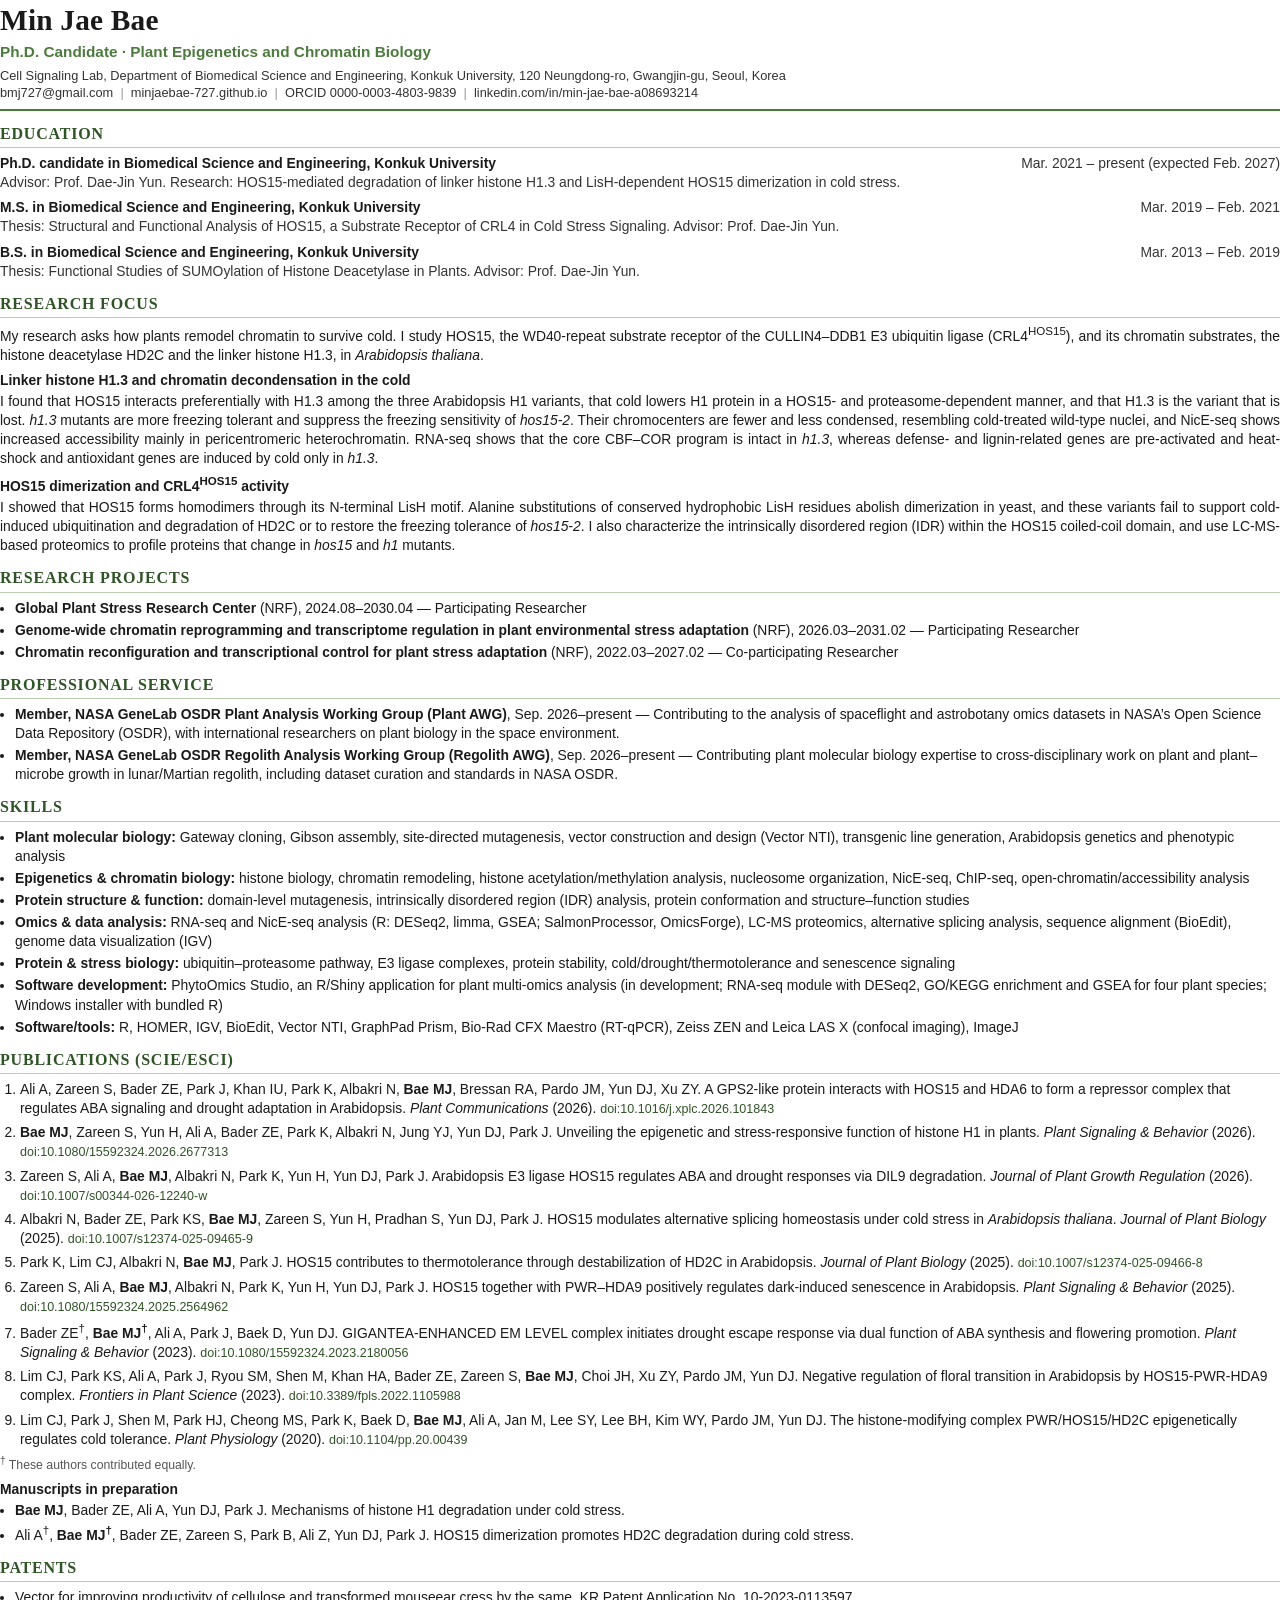
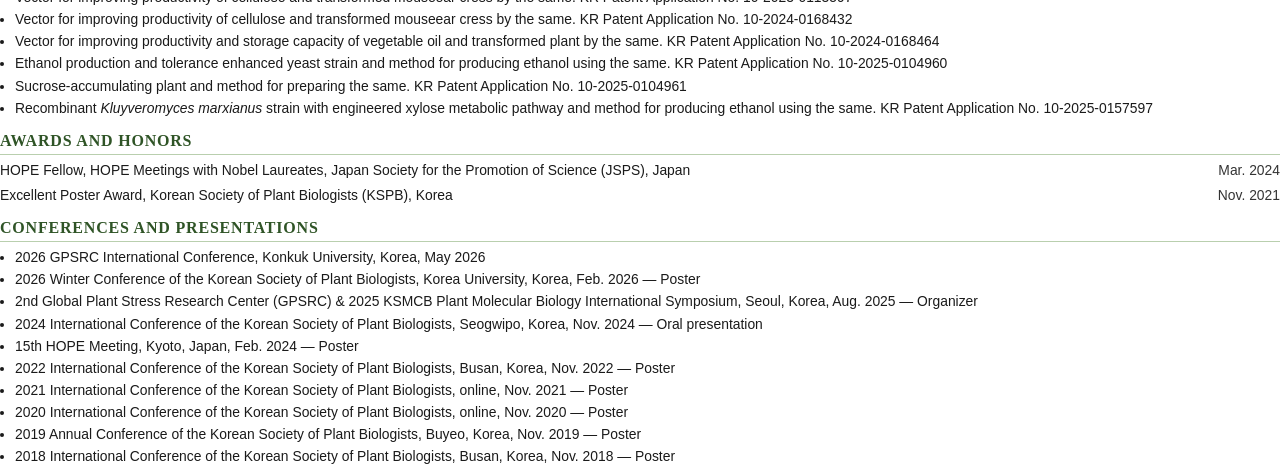
==== files/cv.html @ 5c282f26 "Add Software page for PhytoOmics Studio Own nav tab with modules (available/planned), species, scree" ====
<!DOCTYPE html>
<html lang="en">
<head>
<meta charset="UTF-8">
<title>Min Jae Bae — Curriculum Vitae</title>
<!-- Source of files/cv.pdf. Rebuild with headless Edge:
     msedge --headless=new --no-pdf-header-footer --print-to-pdf=cv.pdf file:///.../files/cv.html -->
<style>
  @page { size: A4; margin: 15mm 16mm 15mm 16mm; }
  * { box-sizing: border-box; margin: 0; padding: 0; }
  body { font-family: Calibri, "Segoe UI", Arial, sans-serif; font-size: 10.4pt; line-height: 1.38; color: #1a1a1a; }
  a { color: inherit; text-decoration: none; }
  header { border-bottom: 2px solid #4d7a3e; padding-bottom: 7px; margin-bottom: 4px; }
  h1 { font-family: Georgia, "Times New Roman", serif; font-size: 22pt; font-weight: 700; letter-spacing: 0.2px; }
  .role { font-size: 11.5pt; color: #4d7a3e; font-weight: 600; margin: 1px 0 4px; }
  .contact { font-size: 9.6pt; color: #333; }
  .contact span + span::before { content: "  |  "; color: #999; white-space: pre; }
  h2 { font-family: Georgia, "Times New Roman", serif; font-size: 12pt; color: #2f5426; text-transform: uppercase; letter-spacing: 0.8px;
       border-bottom: 1px solid #b9cfae; padding-bottom: 2px; margin: 12px 0 6px; break-after: avoid; }
  h3 { font-size: 10.4pt; font-weight: 700; margin: 6px 0 2px; break-after: avoid; }
  p { margin-bottom: 5px; text-align: justify; }
  .entry { display: grid; grid-template-columns: 1fr auto; column-gap: 12px; margin-bottom: 6px; break-inside: avoid; }
  .entry .what { font-weight: 700; }
  .entry .when { white-space: nowrap; color: #333; }
  .entry .detail { grid-column: 1 / -1; color: #333; }
  ul { padding-left: 15px; }
  li { margin-bottom: 3px; break-inside: avoid; }
  ol.pubs { padding-left: 20px; }
  ol.pubs li { margin-bottom: 5px; }
  .doi { color: #2f5426; font-size: 9.4pt; white-space: nowrap; }
  .note { font-size: 9.2pt; color: #555; margin-top: 2px; }
  .skills li b { font-weight: 700; }
  .muted { color: #555; }
</style>
</head>
<body>

<header>
  <h1>Min Jae Bae</h1>
  <div class="role">Ph.D. Candidate &middot; Plant Epigenetics and Chromatin Biology</div>
  <div class="contact">Cell Signaling Lab, Department of Biomedical Science and Engineering, Konkuk University, 120 Neungdong-ro, Gwangjin-gu, Seoul, Korea</div>
  <div class="contact">
    <span>bmj727@gmail.com</span><span>minjaebae-727.github.io</span><span>ORCID 0000-0003-4803-9839</span><span>linkedin.com/in/min-jae-bae-a08693214</span>
  </div>
</header>

<h2>Education</h2>
<div class="entry">
  <div class="what">Ph.D. candidate in Biomedical Science and Engineering, Konkuk University</div>
  <div class="when">Mar. 2021 &ndash; present (expected Feb. 2027)</div>
  <div class="detail">Advisor: Prof. Dae-Jin Yun. Research: HOS15-mediated degradation of linker histone H1.3 and LisH-dependent HOS15 dimerization in cold stress.</div>
</div>
<div class="entry">
  <div class="what">M.S. in Biomedical Science and Engineering, Konkuk University</div>
  <div class="when">Mar. 2019 &ndash; Feb. 2021</div>
  <div class="detail">Thesis: Structural and Functional Analysis of HOS15, a Substrate Receptor of CRL4 in Cold Stress Signaling. Advisor: Prof. Dae-Jin Yun.</div>
</div>
<div class="entry">
  <div class="what">B.S. in Biomedical Science and Engineering, Konkuk University</div>
  <div class="when">Mar. 2013 &ndash; Feb. 2019</div>
  <div class="detail">Thesis: Functional Studies of SUMOylation of Histone Deacetylase in Plants. Advisor: Prof. Dae-Jin Yun.</div>
</div>

<h2>Research Focus</h2>
<p>My research asks how plants remodel chromatin to survive cold. I study HOS15, the WD40-repeat substrate receptor of the CULLIN4&ndash;DDB1 E3 ubiquitin ligase (CRL4<sup>HOS15</sup>), and its chromatin substrates, the histone deacetylase HD2C and the linker histone H1.3, in <i>Arabidopsis thaliana</i>.</p>
<h3>Linker histone H1.3 and chromatin decondensation in the cold</h3>
<p>I found that HOS15 interacts preferentially with H1.3 among the three Arabidopsis H1 variants, that cold lowers H1 protein in a HOS15- and proteasome-dependent manner, and that H1.3 is the variant that is lost. <i>h1.3</i> mutants are more freezing tolerant and suppress the freezing sensitivity of <i>hos15-2</i>. Their chromocenters are fewer and less condensed, resembling cold-treated wild-type nuclei, and NicE-seq shows increased accessibility mainly in pericentromeric heterochromatin. RNA-seq shows that the core CBF&ndash;COR program is intact in <i>h1.3</i>, whereas defense- and lignin-related genes are pre-activated and heat-shock and antioxidant genes are induced by cold only in <i>h1.3</i>.</p>
<h3>HOS15 dimerization and CRL4<sup>HOS15</sup> activity</h3>
<p>I showed that HOS15 forms homodimers through its N-terminal LisH motif. Alanine substitutions of conserved hydrophobic LisH residues abolish dimerization in yeast, and these variants fail to support cold-induced ubiquitination and degradation of HD2C or to restore the freezing tolerance of <i>hos15-2</i>. I also characterize the intrinsically disordered region (IDR) within the HOS15 coiled-coil domain, and use LC-MS-based proteomics to profile proteins that change in <i>hos15</i> and <i>h1</i> mutants.</p>

<h2>Research Projects</h2>
<ul>
  <li><b>Global Plant Stress Research Center</b> (NRF), 2024.08&ndash;2030.04 &mdash; Participating Researcher</li>
  <li><b>Genome-wide chromatin reprogramming and transcriptome regulation in plant environmental stress adaptation</b> (NRF), 2026.03&ndash;2031.02 &mdash; Participating Researcher</li>
  <li><b>Chromatin reconfiguration and transcriptional control for plant stress adaptation</b> (NRF), 2022.03&ndash;2027.02 &mdash; Co-participating Researcher</li>
</ul>

<h2>Professional Service</h2>
<ul>
  <li><b>Member, NASA GeneLab OSDR Plant Analysis Working Group (Plant AWG)</b>, Sep. 2026&ndash;present &mdash; Contributing to the analysis of spaceflight and astrobotany omics datasets in NASA&rsquo;s Open Science Data Repository (OSDR), with international researchers on plant biology in the space environment.</li>
  <li><b>Member, NASA GeneLab OSDR Regolith Analysis Working Group (Regolith AWG)</b>, Sep. 2026&ndash;present &mdash; Contributing plant molecular biology expertise to cross-disciplinary work on plant and plant&ndash;microbe growth in lunar/Martian regolith, including dataset curation and standards in NASA OSDR.</li>
</ul>

<h2>Skills</h2>
<ul class="skills">
  <li><b>Plant molecular biology:</b> Gateway cloning, Gibson assembly, site-directed mutagenesis, vector construction and design (Vector NTI), transgenic line generation, Arabidopsis genetics and phenotypic analysis</li>
  <li><b>Epigenetics &amp; chromatin biology:</b> histone biology, chromatin remodeling, histone acetylation/methylation analysis, nucleosome organization, NicE-seq, ChIP-seq, open-chromatin/accessibility analysis</li>
  <li><b>Protein structure &amp; function:</b> domain-level mutagenesis, intrinsically disordered region (IDR) analysis, protein conformation and structure&ndash;function studies</li>
  <li><b>Omics &amp; data analysis:</b> RNA-seq and NicE-seq analysis (R: DESeq2, limma, GSEA; SalmonProcessor, OmicsForge), LC-MS proteomics, alternative splicing analysis, sequence alignment (BioEdit), genome data visualization (IGV)</li>
  <li><b>Protein &amp; stress biology:</b> ubiquitin&ndash;proteasome pathway, E3 ligase complexes, protein stability, cold/drought/thermotolerance and senescence signaling</li>
  <li><b>Software development:</b> PhytoOmics Studio, an R/Shiny application for plant multi-omics analysis (in development; RNA-seq module with DESeq2, GO/KEGG enrichment and GSEA for four plant species; Windows installer with bundled R)</li>
  <li><b>Software/tools:</b> R, HOMER, IGV, BioEdit, Vector NTI, GraphPad Prism, Bio-Rad CFX Maestro (RT-qPCR), Zeiss ZEN and Leica LAS X (confocal imaging), ImageJ</li>
</ul>

<h2>Publications (SCIE/ESCI)</h2>
<ol class="pubs">
  <li>Ali A, Zareen S, Bader ZE, Park J, Khan IU, Park K, Albakri N, <b>Bae MJ</b>, Bressan RA, Pardo JM, Yun DJ, Xu ZY. A GPS2-like protein interacts with HOS15 and HDA6 to form a repressor complex that regulates ABA signaling and drought adaptation in Arabidopsis. <i>Plant Communications</i> (2026). <span class="doi">doi:10.1016/j.xplc.2026.101843</span></li>
  <li><b>Bae MJ</b>, Zareen S, Yun H, Ali A, Bader ZE, Park K, Albakri N, Jung YJ, Yun DJ, Park J. Unveiling the epigenetic and stress-responsive function of histone H1 in plants. <i>Plant Signaling &amp; Behavior</i> (2026). <span class="doi">doi:10.1080/15592324.2026.2677313</span></li>
  <li>Zareen S, Ali A, <b>Bae MJ</b>, Albakri N, Park K, Yun H, Yun DJ, Park J. Arabidopsis E3 ligase HOS15 regulates ABA and drought responses via DIL9 degradation. <i>Journal of Plant Growth Regulation</i> (2026). <span class="doi">doi:10.1007/s00344-026-12240-w</span></li>
  <li>Albakri N, Bader ZE, Park KS, <b>Bae MJ</b>, Zareen S, Yun H, Pradhan S, Yun DJ, Park J. HOS15 modulates alternative splicing homeostasis under cold stress in <i>Arabidopsis thaliana</i>. <i>Journal of Plant Biology</i> (2025). <span class="doi">doi:10.1007/s12374-025-09465-9</span></li>
  <li>Park K, Lim CJ, Albakri N, <b>Bae MJ</b>, Park J. HOS15 contributes to thermotolerance through destabilization of HD2C in Arabidopsis. <i>Journal of Plant Biology</i> (2025). <span class="doi">doi:10.1007/s12374-025-09466-8</span></li>
  <li>Zareen S, Ali A, <b>Bae MJ</b>, Albakri N, Park K, Yun H, Yun DJ, Park J. HOS15 together with PWR&ndash;HDA9 positively regulates dark-induced senescence in Arabidopsis. <i>Plant Signaling &amp; Behavior</i> (2025). <span class="doi">doi:10.1080/15592324.2025.2564962</span></li>
  <li>Bader ZE<sup>&dagger;</sup>, <b>Bae MJ<sup>&dagger;</sup></b>, Ali A, Park J, Baek D, Yun DJ. GIGANTEA-ENHANCED EM LEVEL complex initiates drought escape response via dual function of ABA synthesis and flowering promotion. <i>Plant Signaling &amp; Behavior</i> (2023). <span class="doi">doi:10.1080/15592324.2023.2180056</span></li>
  <li>Lim CJ, Park KS, Ali A, Park J, Ryou SM, Shen M, Khan HA, Bader ZE, Zareen S, <b>Bae MJ</b>, Choi JH, Xu ZY, Pardo JM, Yun DJ. Negative regulation of floral transition in Arabidopsis by HOS15-PWR-HDA9 complex. <i>Frontiers in Plant Science</i> (2023). <span class="doi">doi:10.3389/fpls.2022.1105988</span></li>
  <li>Lim CJ, Park J, Shen M, Park HJ, Cheong MS, Park K, Baek D, <b>Bae MJ</b>, Ali A, Jan M, Lee SY, Lee BH, Kim WY, Pardo JM, Yun DJ. The histone-modifying complex PWR/HOS15/HD2C epigenetically regulates cold tolerance. <i>Plant Physiology</i> (2020). <span class="doi">doi:10.1104/pp.20.00439</span></li>
</ol>
<p class="note"><sup>&dagger;</sup> These authors contributed equally.</p>

<h3>Manuscripts in preparation</h3>
<ul>
  <li><b>Bae MJ</b>, Bader ZE, Ali A, Yun DJ, Park J. Mechanisms of histone H1 degradation under cold stress.</li>
  <li>Ali A<sup>&dagger;</sup>, <b>Bae MJ<sup>&dagger;</sup></b>, Bader ZE, Zareen S, Park B, Ali Z, Yun DJ, Park J. HOS15 dimerization promotes HD2C degradation during cold stress.</li>
</ul>

<h2>Patents</h2>
<ul>
  <li>Vector for improving productivity of cellulose and transformed mouseear cress by the same. KR Patent Application No. 10-2023-0113597</li>
  <li>Vector for improving productivity of cellulose and transformed mouseear cress by the same. KR Patent Application No. 10-2024-0168432</li>
  <li>Vector for improving productivity and storage capacity of vegetable oil and transformed plant by the same. KR Patent Application No. 10-2024-0168464</li>
  <li>Ethanol production and tolerance enhanced yeast strain and method for producing ethanol using the same. KR Patent Application No. 10-2025-0104960</li>
  <li>Sucrose-accumulating plant and method for preparing the same. KR Patent Application No. 10-2025-0104961</li>
  <li>Recombinant <i>Kluyveromyces marxianus</i> strain with engineered xylose metabolic pathway and method for producing ethanol using the same. KR Patent Application No. 10-2025-0157597</li>
</ul>

<h2>Awards and Honors</h2>
<div class="entry"><div>HOPE Fellow, HOPE Meetings with Nobel Laureates, Japan Society for the Promotion of Science (JSPS), Japan</div><div class="when">Mar. 2024</div></div>
<div class="entry"><div>Excellent Poster Award, Korean Society of Plant Biologists (KSPB), Korea</div><div class="when">Nov. 2021</div></div>

<h2>Conferences and Presentations</h2>
<ul>
  <li>2026 GPSRC International Conference, Konkuk University, Korea, May 2026</li>
  <li>2026 Winter Conference of the Korean Society of Plant Biologists, Korea University, Korea, Feb. 2026 &mdash; Poster</li>
  <li>2nd Global Plant Stress Research Center (GPSRC) &amp; 2025 KSMCB Plant Molecular Biology International Symposium, Seoul, Korea, Aug. 2025 &mdash; Organizer</li>
  <li>2024 International Conference of the Korean Society of Plant Biologists, Seogwipo, Korea, Nov. 2024 &mdash; Oral presentation</li>
  <li>15th HOPE Meeting, Kyoto, Japan, Feb. 2024 &mdash; Poster</li>
  <li>2022 International Conference of the Korean Society of Plant Biologists, Busan, Korea, Nov. 2022 &mdash; Poster</li>
  <li>2021 International Conference of the Korean Society of Plant Biologists, online, Nov. 2021 &mdash; Poster</li>
  <li>2020 International Conference of the Korean Society of Plant Biologists, online, Nov. 2020 &mdash; Poster</li>
  <li>2019 Annual Conference of the Korean Society of Plant Biologists, Buyeo, Korea, Nov. 2019 &mdash; Poster</li>
  <li>2018 International Conference of the Korean Society of Plant Biologists, Busan, Korea, Nov. 2018 &mdash; Poster</li>
</ul>

</body>
</html>
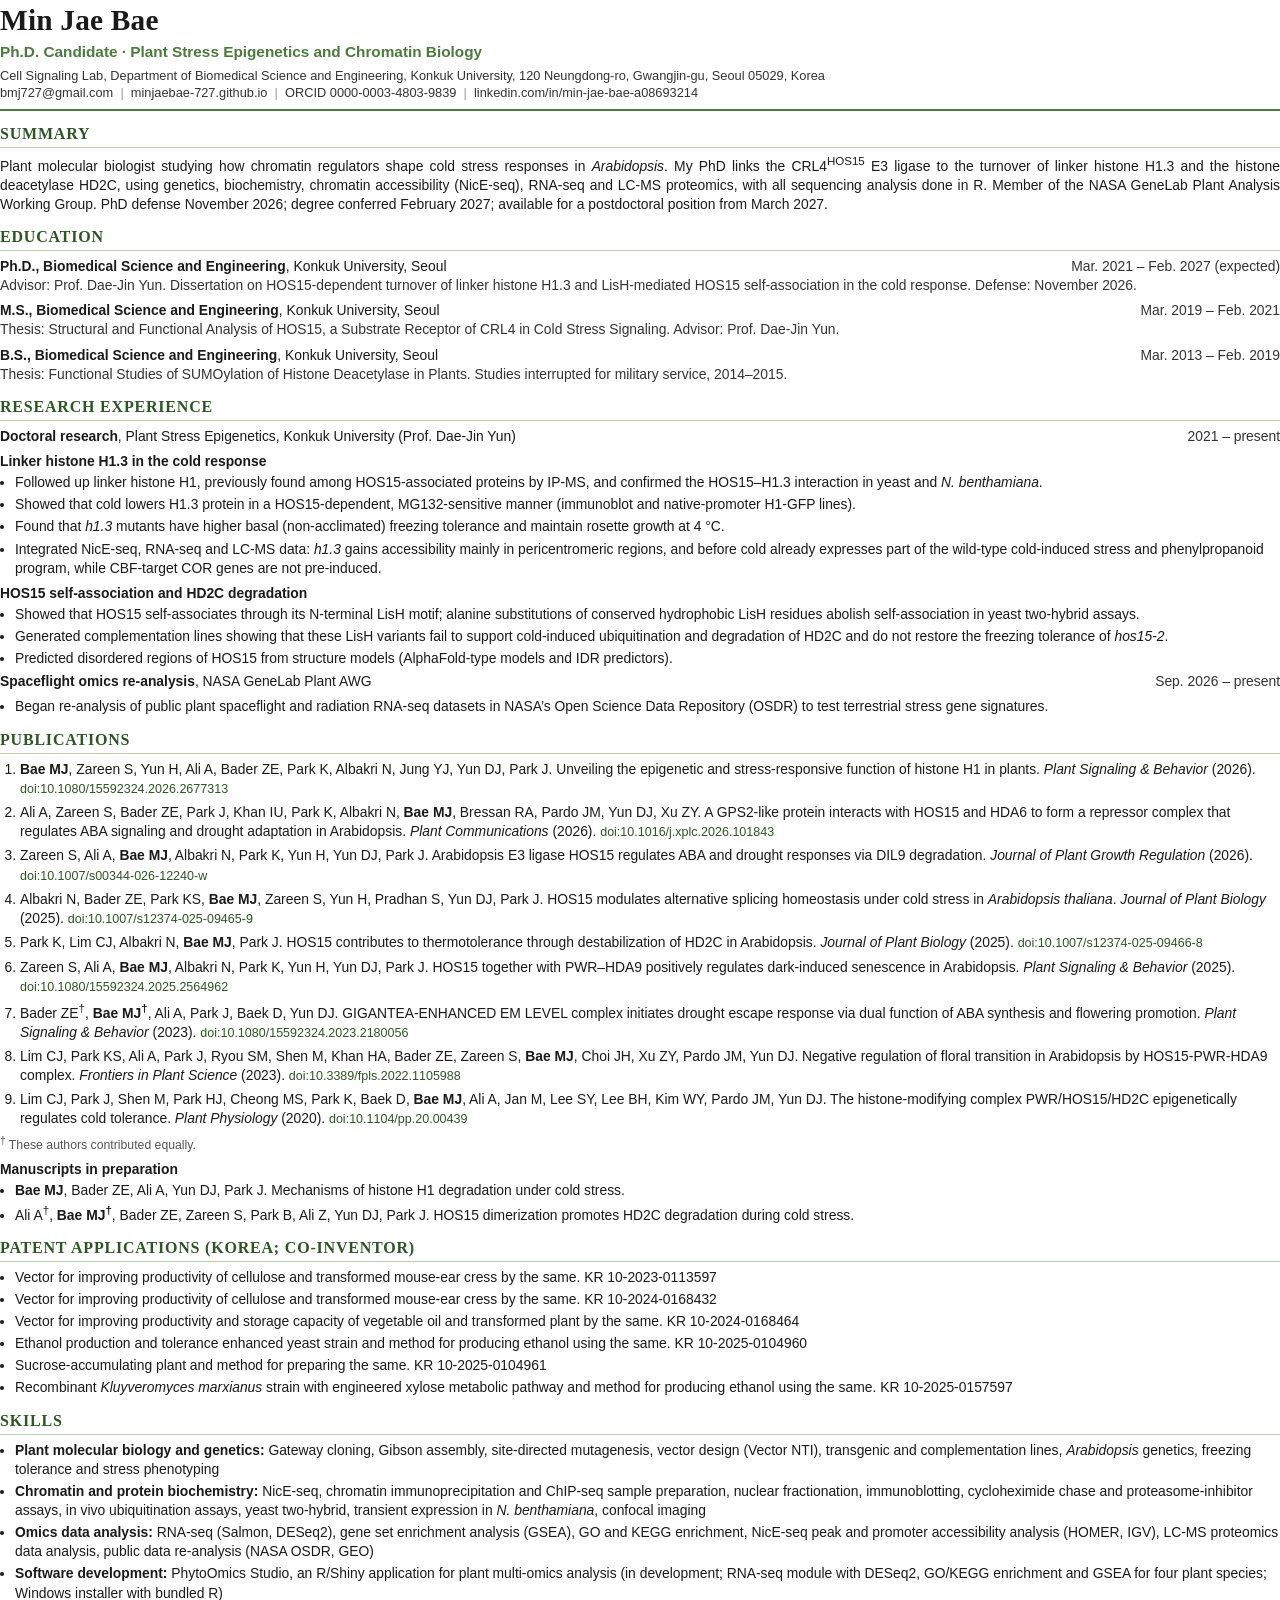
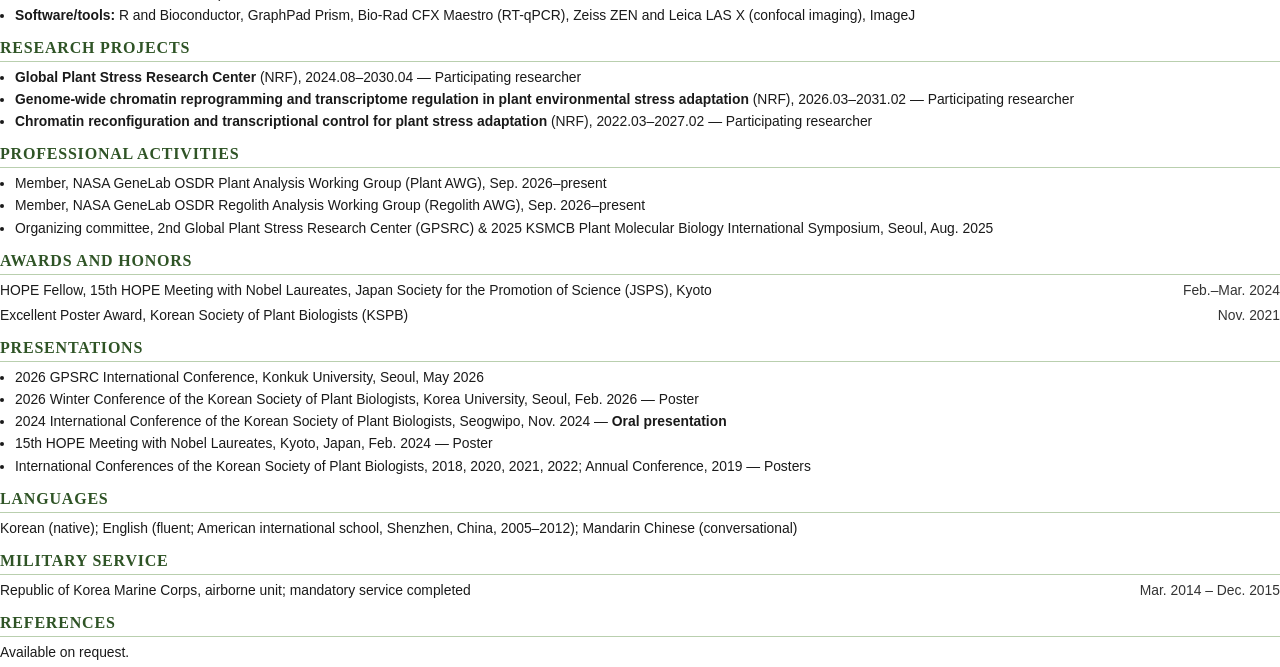
==== commit 356b47a6: "Update CV for postdoc applications Add Summary, Research Experience, Languages, Military Service and" ====
--- a/files/cv.html
+++ b/files/cv.html
@@ -23,7 +23,7 @@
   .entry .what { font-weight: 700; }
   .entry .when { white-space: nowrap; color: #333; }
   .entry .detail { grid-column: 1 / -1; color: #333; }
-  ul { padding-left: 15px; }
+  ul { padding-left: 15px; margin-bottom: 4px; }
   li { margin-bottom: 3px; break-inside: avoid; }
   ol.pubs { padding-left: 20px; }
   ol.pubs li { margin-bottom: 5px; }
@@ -37,65 +37,63 @@
 
 <header>
   <h1>Min Jae Bae</h1>
-  <div class="role">Ph.D. Candidate &middot; Plant Epigenetics and Chromatin Biology</div>
-  <div class="contact">Cell Signaling Lab, Department of Biomedical Science and Engineering, Konkuk University, 120 Neungdong-ro, Gwangjin-gu, Seoul, Korea</div>
+  <div class="role">Ph.D. Candidate &middot; Plant Stress Epigenetics and Chromatin Biology</div>
+  <div class="contact">Cell Signaling Lab, Department of Biomedical Science and Engineering, Konkuk University, 120 Neungdong-ro, Gwangjin-gu, Seoul 05029, Korea</div>
   <div class="contact">
     <span>bmj727@gmail.com</span><span>minjaebae-727.github.io</span><span>ORCID 0000-0003-4803-9839</span><span>linkedin.com/in/min-jae-bae-a08693214</span>
   </div>
 </header>
 
+<h2>Summary</h2>
+<p>Plant molecular biologist studying how chromatin regulators shape cold stress responses in <i>Arabidopsis</i>. My PhD links the CRL4<sup>HOS15</sup> E3 ligase to the turnover of linker histone H1.3 and the histone deacetylase HD2C, using genetics, biochemistry, chromatin accessibility (NicE-seq), RNA-seq and LC-MS proteomics, with all sequencing analysis done in R. Member of the NASA GeneLab Plant Analysis Working Group. PhD defense November 2026; degree conferred February 2027; available for a postdoctoral position from March 2027.</p>
+
 <h2>Education</h2>
 <div class="entry">
-  <div class="what">Ph.D. candidate in Biomedical Science and Engineering, Konkuk University</div>
-  <div class="when">Mar. 2021 &ndash; present (expected Feb. 2027)</div>
-  <div class="detail">Advisor: Prof. Dae-Jin Yun. Research: HOS15-mediated degradation of linker histone H1.3 and LisH-dependent HOS15 dimerization in cold stress.</div>
+  <div><span class="what">Ph.D., Biomedical Science and Engineering</span>, Konkuk University, Seoul</div>
+  <div class="when">Mar. 2021 &ndash; Feb. 2027 (expected)</div>
+  <div class="detail">Advisor: Prof. Dae-Jin Yun. Dissertation on HOS15-dependent turnover of linker histone H1.3 and LisH-mediated HOS15 self-association in the cold response. Defense: November 2026.</div>
 </div>
 <div class="entry">
-  <div class="what">M.S. in Biomedical Science and Engineering, Konkuk University</div>
+  <div><span class="what">M.S., Biomedical Science and Engineering</span>, Konkuk University, Seoul</div>
   <div class="when">Mar. 2019 &ndash; Feb. 2021</div>
   <div class="detail">Thesis: Structural and Functional Analysis of HOS15, a Substrate Receptor of CRL4 in Cold Stress Signaling. Advisor: Prof. Dae-Jin Yun.</div>
 </div>
 <div class="entry">
-  <div class="what">B.S. in Biomedical Science and Engineering, Konkuk University</div>
+  <div><span class="what">B.S., Biomedical Science and Engineering</span>, Konkuk University, Seoul</div>
   <div class="when">Mar. 2013 &ndash; Feb. 2019</div>
-  <div class="detail">Thesis: Functional Studies of SUMOylation of Histone Deacetylase in Plants. Advisor: Prof. Dae-Jin Yun.</div>
+  <div class="detail">Thesis: Functional Studies of SUMOylation of Histone Deacetylase in Plants. Studies interrupted for military service, 2014&ndash;2015.</div>
 </div>
 
-<h2>Research Focus</h2>
-<p>My research asks how plants remodel chromatin to survive cold. I study HOS15, the WD40-repeat substrate receptor of the CULLIN4&ndash;DDB1 E3 ubiquitin ligase (CRL4<sup>HOS15</sup>), and its chromatin substrates, the histone deacetylase HD2C and the linker histone H1.3, in <i>Arabidopsis thaliana</i>.</p>
-<h3>Linker histone H1.3 and chromatin decondensation in the cold</h3>
-<p>I found that HOS15 interacts preferentially with H1.3 among the three Arabidopsis H1 variants, that cold lowers H1 protein in a HOS15- and proteasome-dependent manner, and that H1.3 is the variant that is lost. <i>h1.3</i> mutants are more freezing tolerant and suppress the freezing sensitivity of <i>hos15-2</i>. Their chromocenters are fewer and less condensed, resembling cold-treated wild-type nuclei, and NicE-seq shows increased accessibility mainly in pericentromeric heterochromatin. RNA-seq shows that the core CBF&ndash;COR program is intact in <i>h1.3</i>, whereas defense- and lignin-related genes are pre-activated and heat-shock and antioxidant genes are induced by cold only in <i>h1.3</i>.</p>
-<h3>HOS15 dimerization and CRL4<sup>HOS15</sup> activity</h3>
-<p>I showed that HOS15 forms homodimers through its N-terminal LisH motif. Alanine substitutions of conserved hydrophobic LisH residues abolish dimerization in yeast, and these variants fail to support cold-induced ubiquitination and degradation of HD2C or to restore the freezing tolerance of <i>hos15-2</i>. I also characterize the intrinsically disordered region (IDR) within the HOS15 coiled-coil domain, and use LC-MS-based proteomics to profile proteins that change in <i>hos15</i> and <i>h1</i> mutants.</p>
-
-<h2>Research Projects</h2>
+<h2>Research Experience</h2>
+<div class="entry">
+  <div><span class="what">Doctoral research</span>, Plant Stress Epigenetics, Konkuk University (Prof. Dae-Jin Yun)</div>
+  <div class="when">2021 &ndash; present</div>
+</div>
+<h3>Linker histone H1.3 in the cold response</h3>
 <ul>
-  <li><b>Global Plant Stress Research Center</b> (NRF), 2024.08&ndash;2030.04 &mdash; Participating Researcher</li>
-  <li><b>Genome-wide chromatin reprogramming and transcriptome regulation in plant environmental stress adaptation</b> (NRF), 2026.03&ndash;2031.02 &mdash; Participating Researcher</li>
-  <li><b>Chromatin reconfiguration and transcriptional control for plant stress adaptation</b> (NRF), 2022.03&ndash;2027.02 &mdash; Co-participating Researcher</li>
+  <li>Followed up linker histone H1, previously found among HOS15-associated proteins by IP-MS, and confirmed the HOS15&ndash;H1.3 interaction in yeast and <i>N. benthamiana</i>.</li>
+  <li>Showed that cold lowers H1.3 protein in a HOS15-dependent, MG132-sensitive manner (immunoblot and native-promoter H1-GFP lines).</li>
+  <li>Found that <i>h1.3</i> mutants have higher basal (non-acclimated) freezing tolerance and maintain rosette growth at 4&nbsp;&deg;C.</li>
+  <li>Integrated NicE-seq, RNA-seq and LC-MS data: <i>h1.3</i> gains accessibility mainly in pericentromeric regions, and before cold already expresses part of the wild-type cold-induced stress and phenylpropanoid program, while CBF-target COR genes are not pre-induced.</li>
+</ul>
+<h3>HOS15 self-association and HD2C degradation</h3>
+<ul>
+  <li>Showed that HOS15 self-associates through its N-terminal LisH motif; alanine substitutions of conserved hydrophobic LisH residues abolish self-association in yeast two-hybrid assays.</li>
+  <li>Generated complementation lines showing that these LisH variants fail to support cold-induced ubiquitination and degradation of HD2C and do not restore the freezing tolerance of <i>hos15-2</i>.</li>
+  <li>Predicted disordered regions of HOS15 from structure models (AlphaFold-type models and IDR predictors).</li>
+</ul>
+<div class="entry">
+  <div><span class="what">Spaceflight omics re-analysis</span>, NASA GeneLab Plant AWG</div>
+  <div class="when">Sep. 2026 &ndash; present</div>
+</div>
+<ul>
+  <li>Began re-analysis of public plant spaceflight and radiation RNA-seq datasets in NASA&rsquo;s Open Science Data Repository (OSDR) to test terrestrial stress gene signatures.</li>
 </ul>
 
-<h2>Professional Service</h2>
-<ul>
-  <li><b>Member, NASA GeneLab OSDR Plant Analysis Working Group (Plant AWG)</b>, Sep. 2026&ndash;present &mdash; Contributing to the analysis of spaceflight and astrobotany omics datasets in NASA&rsquo;s Open Science Data Repository (OSDR), with international researchers on plant biology in the space environment.</li>
-  <li><b>Member, NASA GeneLab OSDR Regolith Analysis Working Group (Regolith AWG)</b>, Sep. 2026&ndash;present &mdash; Contributing plant molecular biology expertise to cross-disciplinary work on plant and plant&ndash;microbe growth in lunar/Martian regolith, including dataset curation and standards in NASA OSDR.</li>
-</ul>
-
-<h2>Skills</h2>
-<ul class="skills">
-  <li><b>Plant molecular biology:</b> Gateway cloning, Gibson assembly, site-directed mutagenesis, vector construction and design (Vector NTI), transgenic line generation, Arabidopsis genetics and phenotypic analysis</li>
-  <li><b>Epigenetics &amp; chromatin biology:</b> histone biology, chromatin remodeling, histone acetylation/methylation analysis, nucleosome organization, NicE-seq, ChIP-seq, open-chromatin/accessibility analysis</li>
-  <li><b>Protein structure &amp; function:</b> domain-level mutagenesis, intrinsically disordered region (IDR) analysis, protein conformation and structure&ndash;function studies</li>
-  <li><b>Omics &amp; data analysis:</b> RNA-seq and NicE-seq analysis (R: DESeq2, limma, GSEA; SalmonProcessor, OmicsForge), LC-MS proteomics, alternative splicing analysis, sequence alignment (BioEdit), genome data visualization (IGV)</li>
-  <li><b>Protein &amp; stress biology:</b> ubiquitin&ndash;proteasome pathway, E3 ligase complexes, protein stability, cold/drought/thermotolerance and senescence signaling</li>
-  <li><b>Software development:</b> PhytoOmics Studio, an R/Shiny application for plant multi-omics analysis (in development; RNA-seq module with DESeq2, GO/KEGG enrichment and GSEA for four plant species; Windows installer with bundled R)</li>
-  <li><b>Software/tools:</b> R, HOMER, IGV, BioEdit, Vector NTI, GraphPad Prism, Bio-Rad CFX Maestro (RT-qPCR), Zeiss ZEN and Leica LAS X (confocal imaging), ImageJ</li>
-</ul>
-
-<h2>Publications (SCIE/ESCI)</h2>
+<h2>Publications</h2>
 <ol class="pubs">
+  <li><b>Bae MJ</b>, Zareen S, Yun H, Ali A, Bader ZE, Park K, Albakri N, Jung YJ, Yun DJ, Park J. Unveiling the epigenetic and stress-responsive function of histone H1 in plants. <i>Plant Signaling &amp; Behavior</i> (2026). <span class="doi">doi:10.1080/15592324.2026.2677313</span></li>
   <li>Ali A, Zareen S, Bader ZE, Park J, Khan IU, Park K, Albakri N, <b>Bae MJ</b>, Bressan RA, Pardo JM, Yun DJ, Xu ZY. A GPS2-like protein interacts with HOS15 and HDA6 to form a repressor complex that regulates ABA signaling and drought adaptation in Arabidopsis. <i>Plant Communications</i> (2026). <span class="doi">doi:10.1016/j.xplc.2026.101843</span></li>
-  <li><b>Bae MJ</b>, Zareen S, Yun H, Ali A, Bader ZE, Park K, Albakri N, Jung YJ, Yun DJ, Park J. Unveiling the epigenetic and stress-responsive function of histone H1 in plants. <i>Plant Signaling &amp; Behavior</i> (2026). <span class="doi">doi:10.1080/15592324.2026.2677313</span></li>
   <li>Zareen S, Ali A, <b>Bae MJ</b>, Albakri N, Park K, Yun H, Yun DJ, Park J. Arabidopsis E3 ligase HOS15 regulates ABA and drought responses via DIL9 degradation. <i>Journal of Plant Growth Regulation</i> (2026). <span class="doi">doi:10.1007/s00344-026-12240-w</span></li>
   <li>Albakri N, Bader ZE, Park KS, <b>Bae MJ</b>, Zareen S, Yun H, Pradhan S, Yun DJ, Park J. HOS15 modulates alternative splicing homeostasis under cold stress in <i>Arabidopsis thaliana</i>. <i>Journal of Plant Biology</i> (2025). <span class="doi">doi:10.1007/s12374-025-09465-9</span></li>
   <li>Park K, Lim CJ, Albakri N, <b>Bae MJ</b>, Park J. HOS15 contributes to thermotolerance through destabilization of HD2C in Arabidopsis. <i>Journal of Plant Biology</i> (2025). <span class="doi">doi:10.1007/s12374-025-09466-8</span></li>
@@ -112,33 +110,60 @@
   <li>Ali A<sup>&dagger;</sup>, <b>Bae MJ<sup>&dagger;</sup></b>, Bader ZE, Zareen S, Park B, Ali Z, Yun DJ, Park J. HOS15 dimerization promotes HD2C degradation during cold stress.</li>
 </ul>
 
-<h2>Patents</h2>
+<h2>Patent Applications (Korea; co-inventor)</h2>
 <ul>
-  <li>Vector for improving productivity of cellulose and transformed mouseear cress by the same. KR Patent Application No. 10-2023-0113597</li>
-  <li>Vector for improving productivity of cellulose and transformed mouseear cress by the same. KR Patent Application No. 10-2024-0168432</li>
-  <li>Vector for improving productivity and storage capacity of vegetable oil and transformed plant by the same. KR Patent Application No. 10-2024-0168464</li>
-  <li>Ethanol production and tolerance enhanced yeast strain and method for producing ethanol using the same. KR Patent Application No. 10-2025-0104960</li>
-  <li>Sucrose-accumulating plant and method for preparing the same. KR Patent Application No. 10-2025-0104961</li>
-  <li>Recombinant <i>Kluyveromyces marxianus</i> strain with engineered xylose metabolic pathway and method for producing ethanol using the same. KR Patent Application No. 10-2025-0157597</li>
+  <li>Vector for improving productivity of cellulose and transformed mouse-ear cress by the same. KR 10-2023-0113597</li>
+  <li>Vector for improving productivity of cellulose and transformed mouse-ear cress by the same. KR 10-2024-0168432</li>
+  <li>Vector for improving productivity and storage capacity of vegetable oil and transformed plant by the same. KR 10-2024-0168464</li>
+  <li>Ethanol production and tolerance enhanced yeast strain and method for producing ethanol using the same. KR 10-2025-0104960</li>
+  <li>Sucrose-accumulating plant and method for preparing the same. KR 10-2025-0104961</li>
+  <li>Recombinant <i>Kluyveromyces marxianus</i> strain with engineered xylose metabolic pathway and method for producing ethanol using the same. KR 10-2025-0157597</li>
+</ul>
+
+<h2>Skills</h2>
+<ul class="skills">
+  <li><b>Plant molecular biology and genetics:</b> Gateway cloning, Gibson assembly, site-directed mutagenesis, vector design (Vector NTI), transgenic and complementation lines, <i>Arabidopsis</i> genetics, freezing tolerance and stress phenotyping</li>
+  <li><b>Chromatin and protein biochemistry:</b> NicE-seq, chromatin immunoprecipitation and ChIP-seq sample preparation, nuclear fractionation, immunoblotting, cycloheximide chase and proteasome-inhibitor assays, in vivo ubiquitination assays, yeast two-hybrid, transient expression in <i>N. benthamiana</i>, confocal imaging</li>
+  <li><b>Omics data analysis:</b> RNA-seq (Salmon, DESeq2), gene set enrichment analysis (GSEA), GO and KEGG enrichment, NicE-seq peak and promoter accessibility analysis (HOMER, IGV), LC-MS proteomics data analysis, public data re-analysis (NASA OSDR, GEO)</li>
+  <li><b>Software development:</b> PhytoOmics Studio, an R/Shiny application for plant multi-omics analysis (in development; RNA-seq module with DESeq2, GO/KEGG enrichment and GSEA for four plant species; Windows installer with bundled R)</li>
+  <li><b>Software/tools:</b> R and Bioconductor, GraphPad Prism, Bio-Rad CFX Maestro (RT-qPCR), Zeiss ZEN and Leica LAS X (confocal imaging), ImageJ</li>
+</ul>
+
+<h2>Research Projects</h2>
+<ul>
+  <li><b>Global Plant Stress Research Center</b> (NRF), 2024.08&ndash;2030.04 &mdash; Participating researcher</li>
+  <li><b>Genome-wide chromatin reprogramming and transcriptome regulation in plant environmental stress adaptation</b> (NRF), 2026.03&ndash;2031.02 &mdash; Participating researcher</li>
+  <li><b>Chromatin reconfiguration and transcriptional control for plant stress adaptation</b> (NRF), 2022.03&ndash;2027.02 &mdash; Participating researcher</li>
+</ul>
+
+<h2>Professional Activities</h2>
+<ul>
+  <li>Member, NASA GeneLab OSDR Plant Analysis Working Group (Plant AWG), Sep. 2026&ndash;present</li>
+  <li>Member, NASA GeneLab OSDR Regolith Analysis Working Group (Regolith AWG), Sep. 2026&ndash;present</li>
+  <li>Organizing committee, 2nd Global Plant Stress Research Center (GPSRC) &amp; 2025 KSMCB Plant Molecular Biology International Symposium, Seoul, Aug. 2025</li>
 </ul>
 
 <h2>Awards and Honors</h2>
-<div class="entry"><div>HOPE Fellow, HOPE Meetings with Nobel Laureates, Japan Society for the Promotion of Science (JSPS), Japan</div><div class="when">Mar. 2024</div></div>
-<div class="entry"><div>Excellent Poster Award, Korean Society of Plant Biologists (KSPB), Korea</div><div class="when">Nov. 2021</div></div>
+<div class="entry"><div>HOPE Fellow, 15th HOPE Meeting with Nobel Laureates, Japan Society for the Promotion of Science (JSPS), Kyoto</div><div class="when">Feb.&ndash;Mar. 2024</div></div>
+<div class="entry"><div>Excellent Poster Award, Korean Society of Plant Biologists (KSPB)</div><div class="when">Nov. 2021</div></div>
 
-<h2>Conferences and Presentations</h2>
+<h2>Presentations</h2>
 <ul>
-  <li>2026 GPSRC International Conference, Konkuk University, Korea, May 2026</li>
-  <li>2026 Winter Conference of the Korean Society of Plant Biologists, Korea University, Korea, Feb. 2026 &mdash; Poster</li>
-  <li>2nd Global Plant Stress Research Center (GPSRC) &amp; 2025 KSMCB Plant Molecular Biology International Symposium, Seoul, Korea, Aug. 2025 &mdash; Organizer</li>
-  <li>2024 International Conference of the Korean Society of Plant Biologists, Seogwipo, Korea, Nov. 2024 &mdash; Oral presentation</li>
-  <li>15th HOPE Meeting, Kyoto, Japan, Feb. 2024 &mdash; Poster</li>
-  <li>2022 International Conference of the Korean Society of Plant Biologists, Busan, Korea, Nov. 2022 &mdash; Poster</li>
-  <li>2021 International Conference of the Korean Society of Plant Biologists, online, Nov. 2021 &mdash; Poster</li>
-  <li>2020 International Conference of the Korean Society of Plant Biologists, online, Nov. 2020 &mdash; Poster</li>
-  <li>2019 Annual Conference of the Korean Society of Plant Biologists, Buyeo, Korea, Nov. 2019 &mdash; Poster</li>
-  <li>2018 International Conference of the Korean Society of Plant Biologists, Busan, Korea, Nov. 2018 &mdash; Poster</li>
+  <li>2026 GPSRC International Conference, Konkuk University, Seoul, May 2026</li>
+  <li>2026 Winter Conference of the Korean Society of Plant Biologists, Korea University, Seoul, Feb. 2026 &mdash; Poster</li>
+  <li>2024 International Conference of the Korean Society of Plant Biologists, Seogwipo, Nov. 2024 &mdash; <b>Oral presentation</b></li>
+  <li>15th HOPE Meeting with Nobel Laureates, Kyoto, Japan, Feb. 2024 &mdash; Poster</li>
+  <li>International Conferences of the Korean Society of Plant Biologists, 2018, 2020, 2021, 2022; Annual Conference, 2019 &mdash; Posters</li>
 </ul>
+
+<h2>Languages</h2>
+<p style="text-align:left">Korean (native); English (fluent; American international school, Shenzhen, China, 2005&ndash;2012); Mandarin Chinese (conversational)</p>
+
+<h2>Military Service</h2>
+<div class="entry"><div>Republic of Korea Marine Corps, airborne unit; mandatory service completed</div><div class="when">Mar. 2014 &ndash; Dec. 2015</div></div>
+
+<h2>References</h2>
+<p>Available on request.</p>
 
 </body>
 </html>
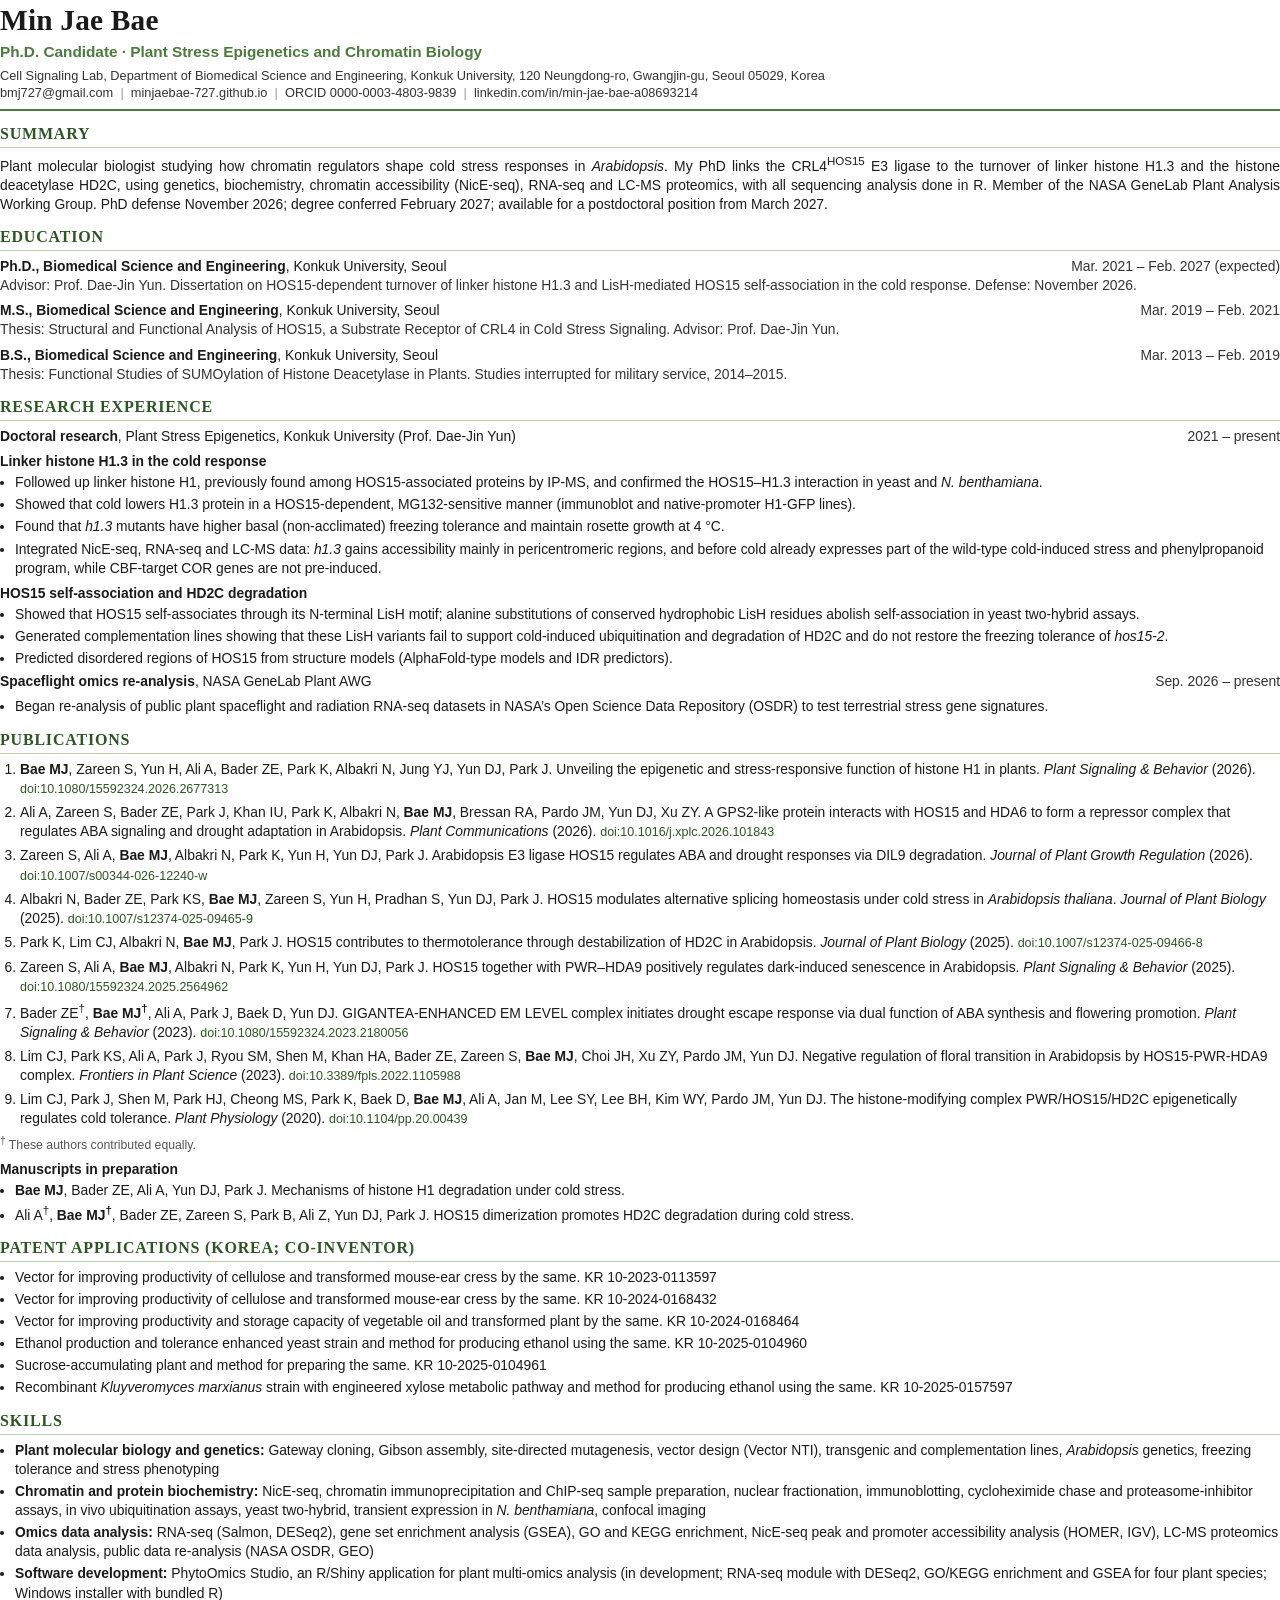
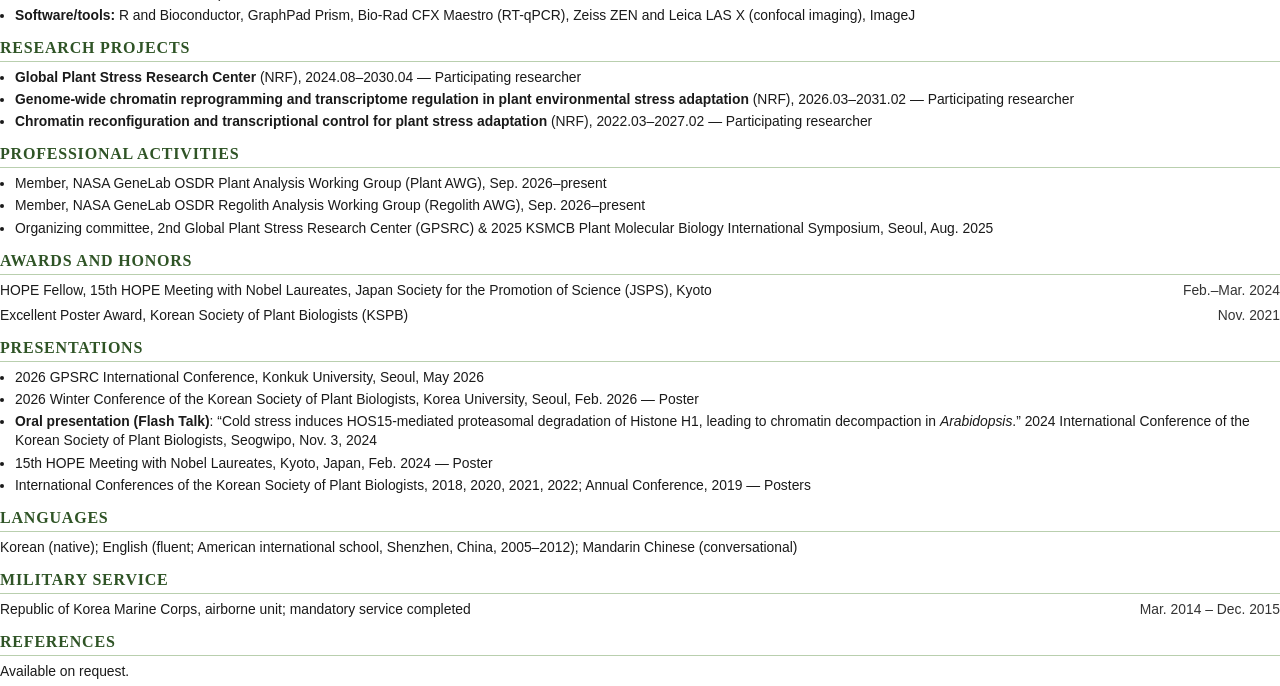
==== commit 3a35fcfb: "CV: 2024 KSPB flash talk with title and date Certificate of presentation issued by KSPB 2026-11-20. " ====
--- a/files/cv.html
+++ b/files/cv.html
@@ -151,7 +151,7 @@
 <ul>
   <li>2026 GPSRC International Conference, Konkuk University, Seoul, May 2026</li>
   <li>2026 Winter Conference of the Korean Society of Plant Biologists, Korea University, Seoul, Feb. 2026 &mdash; Poster</li>
-  <li>2024 International Conference of the Korean Society of Plant Biologists, Seogwipo, Nov. 2024 &mdash; <b>Oral presentation</b></li>
+  <li><b>Oral presentation (Flash Talk)</b>: &ldquo;Cold stress induces HOS15-mediated proteasomal degradation of Histone H1, leading to chromatin decompaction in <i>Arabidopsis</i>.&rdquo; 2024 International Conference of the Korean Society of Plant Biologists, Seogwipo, Nov. 3, 2024</li>
   <li>15th HOPE Meeting with Nobel Laureates, Kyoto, Japan, Feb. 2024 &mdash; Poster</li>
   <li>International Conferences of the Korean Society of Plant Biologists, 2018, 2020, 2021, 2022; Annual Conference, 2019 &mdash; Posters</li>
 </ul>
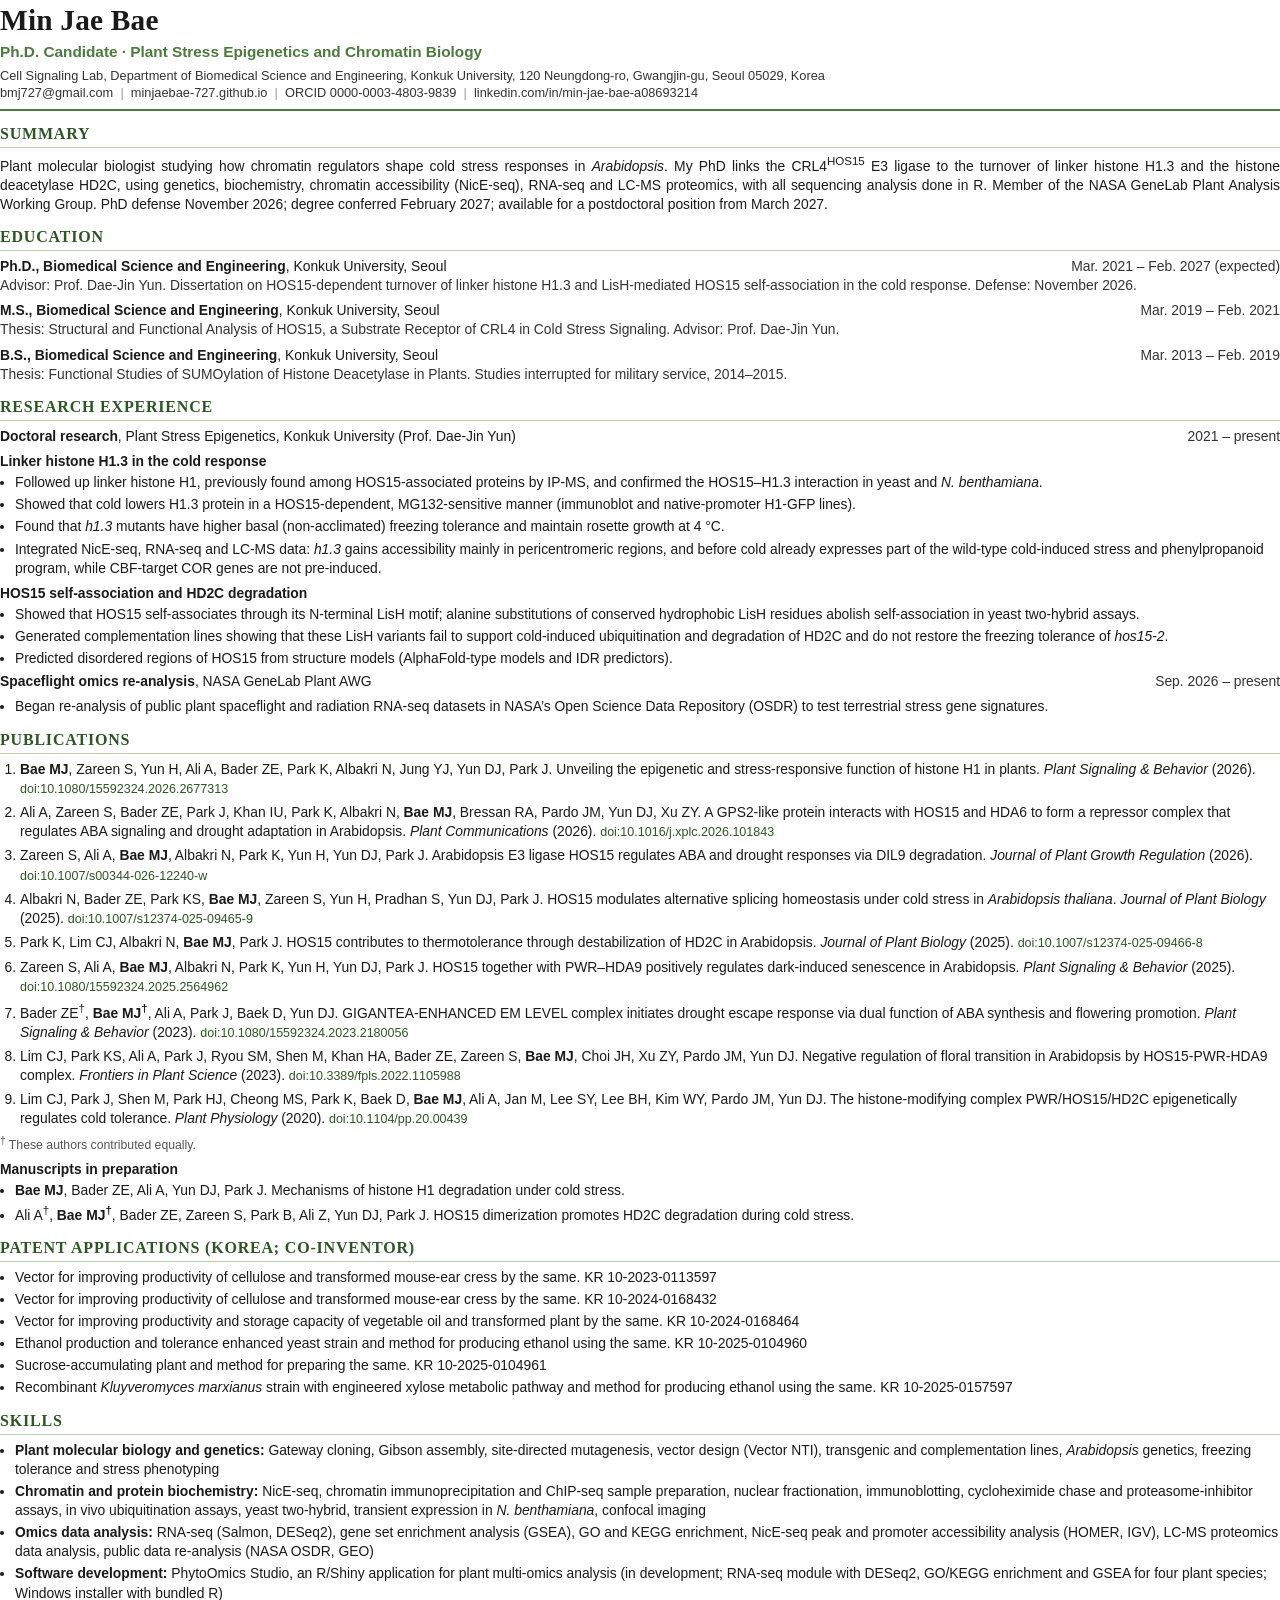
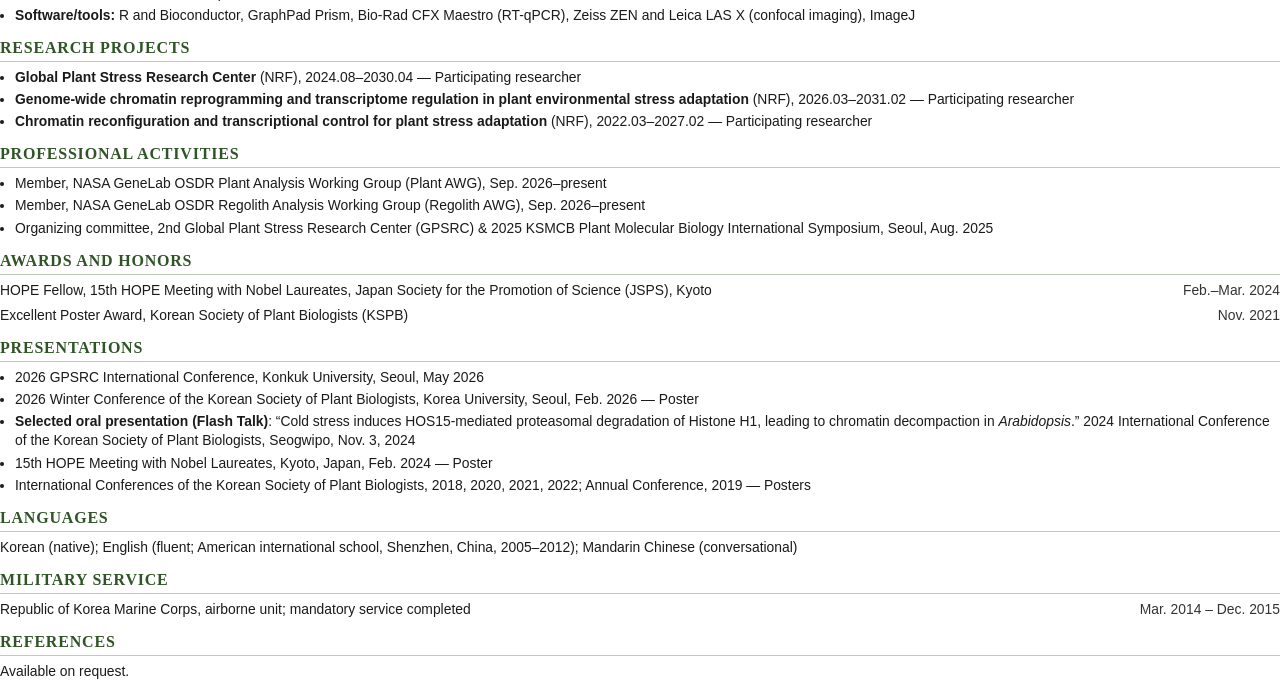
==== commit 77770be6: "CV: mark the 2024 KSPB flash talk as selected Co-Authored-By: Claude Opus 5.5 <noreply@anthropic.com" ====
--- a/files/cv.html
+++ b/files/cv.html
@@ -151,7 +151,7 @@
 <ul>
   <li>2026 GPSRC International Conference, Konkuk University, Seoul, May 2026</li>
   <li>2026 Winter Conference of the Korean Society of Plant Biologists, Korea University, Seoul, Feb. 2026 &mdash; Poster</li>
-  <li><b>Oral presentation (Flash Talk)</b>: &ldquo;Cold stress induces HOS15-mediated proteasomal degradation of Histone H1, leading to chromatin decompaction in <i>Arabidopsis</i>.&rdquo; 2024 International Conference of the Korean Society of Plant Biologists, Seogwipo, Nov. 3, 2024</li>
+  <li><b>Selected oral presentation (Flash Talk)</b>: &ldquo;Cold stress induces HOS15-mediated proteasomal degradation of Histone H1, leading to chromatin decompaction in <i>Arabidopsis</i>.&rdquo; 2024 International Conference of the Korean Society of Plant Biologists, Seogwipo, Nov. 3, 2024</li>
   <li>15th HOPE Meeting with Nobel Laureates, Kyoto, Japan, Feb. 2024 &mdash; Poster</li>
   <li>International Conferences of the Korean Society of Plant Biologists, 2018, 2020, 2021, 2022; Annual Conference, 2019 &mdash; Posters</li>
 </ul>
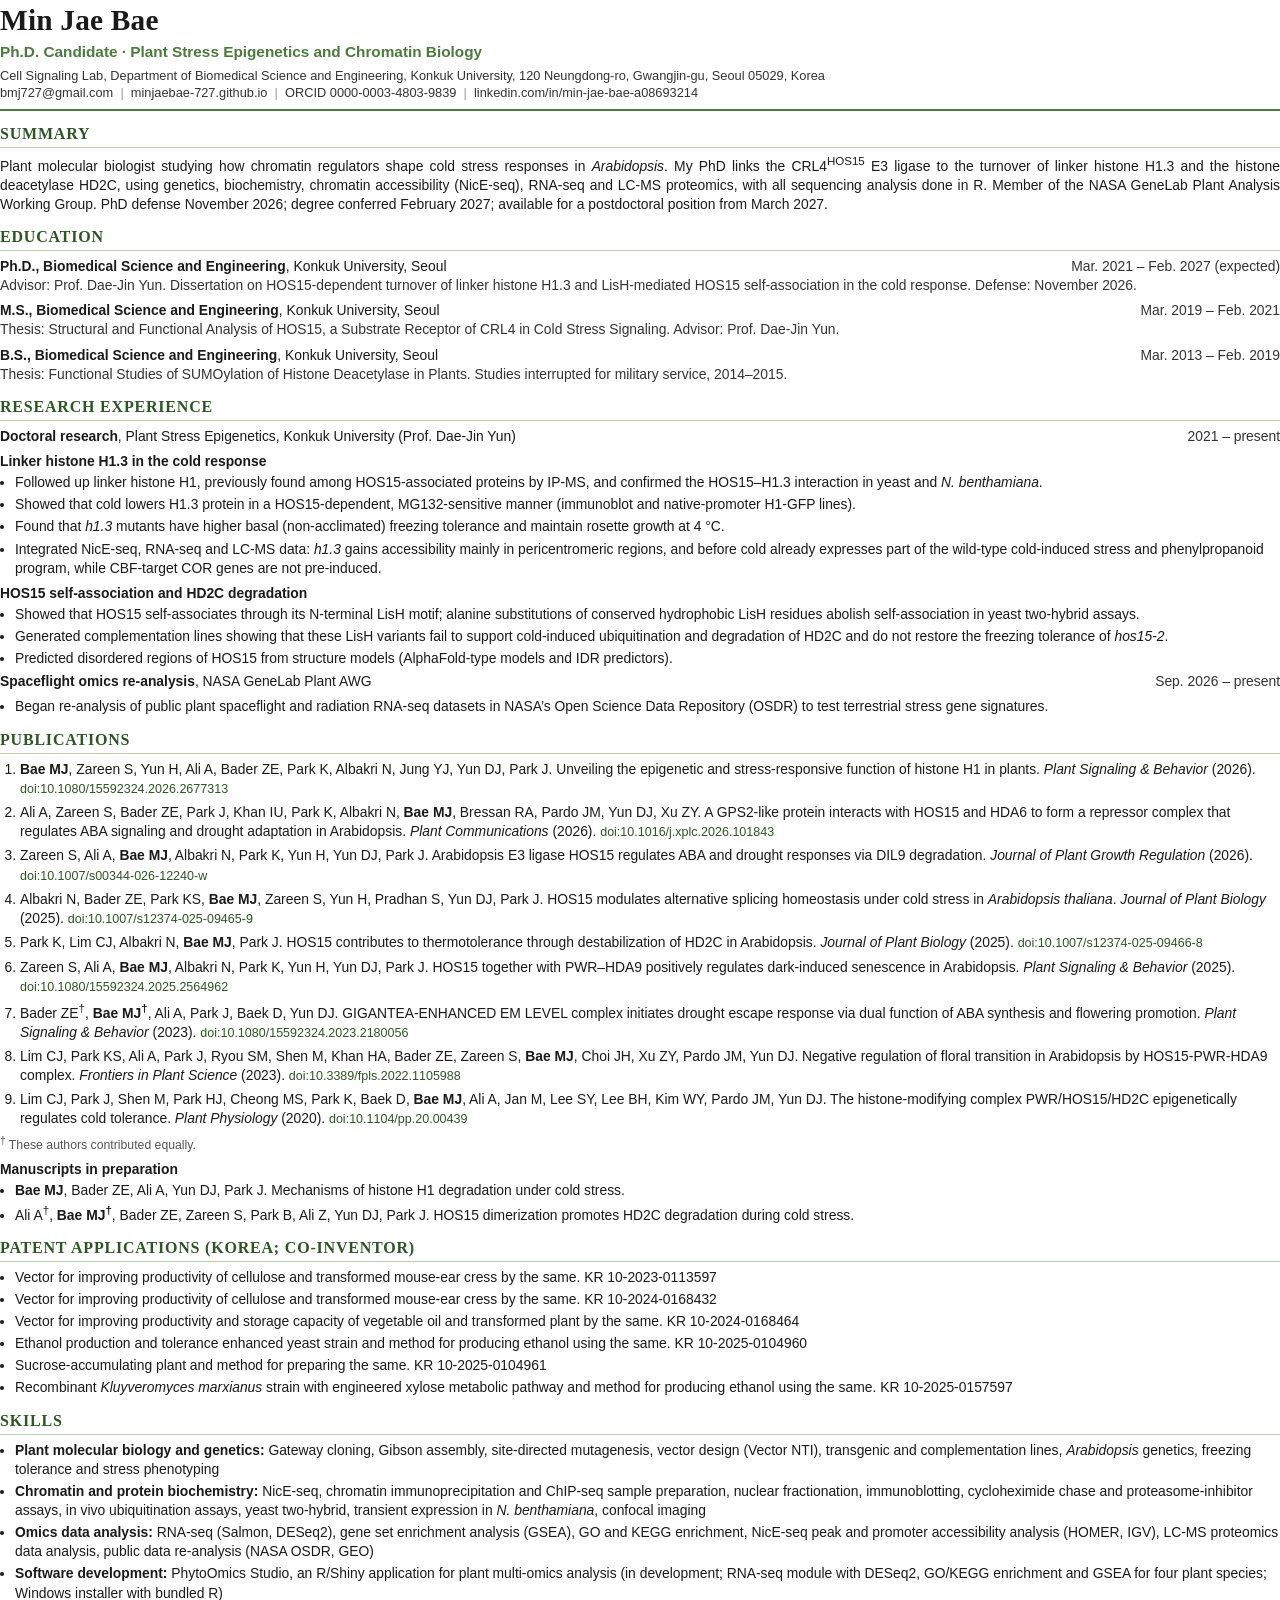
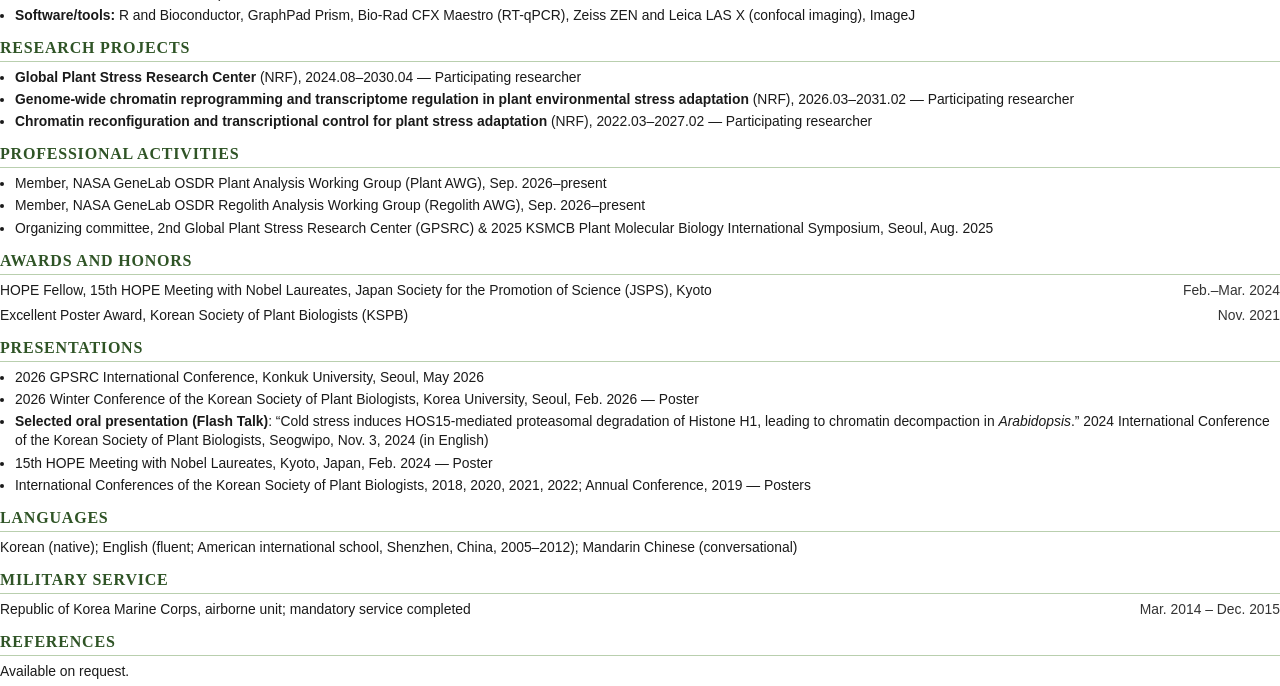
==== commit 003c4f06: "CV: note the 2024 KSPB flash talk was given in English Co-Authored-By: Claude Opus 5.5 <noreply@anth" ====
--- a/files/cv.html
+++ b/files/cv.html
@@ -151,7 +151,7 @@
 <ul>
   <li>2026 GPSRC International Conference, Konkuk University, Seoul, May 2026</li>
   <li>2026 Winter Conference of the Korean Society of Plant Biologists, Korea University, Seoul, Feb. 2026 &mdash; Poster</li>
-  <li><b>Selected oral presentation (Flash Talk)</b>: &ldquo;Cold stress induces HOS15-mediated proteasomal degradation of Histone H1, leading to chromatin decompaction in <i>Arabidopsis</i>.&rdquo; 2024 International Conference of the Korean Society of Plant Biologists, Seogwipo, Nov. 3, 2024</li>
+  <li><b>Selected oral presentation (Flash Talk)</b>: &ldquo;Cold stress induces HOS15-mediated proteasomal degradation of Histone H1, leading to chromatin decompaction in <i>Arabidopsis</i>.&rdquo; 2024 International Conference of the Korean Society of Plant Biologists, Seogwipo, Nov. 3, 2024 (in English)</li>
   <li>15th HOPE Meeting with Nobel Laureates, Kyoto, Japan, Feb. 2024 &mdash; Poster</li>
   <li>International Conferences of the Korean Society of Plant Biologists, 2018, 2020, 2021, 2022; Annual Conference, 2019 &mdash; Posters</li>
 </ul>
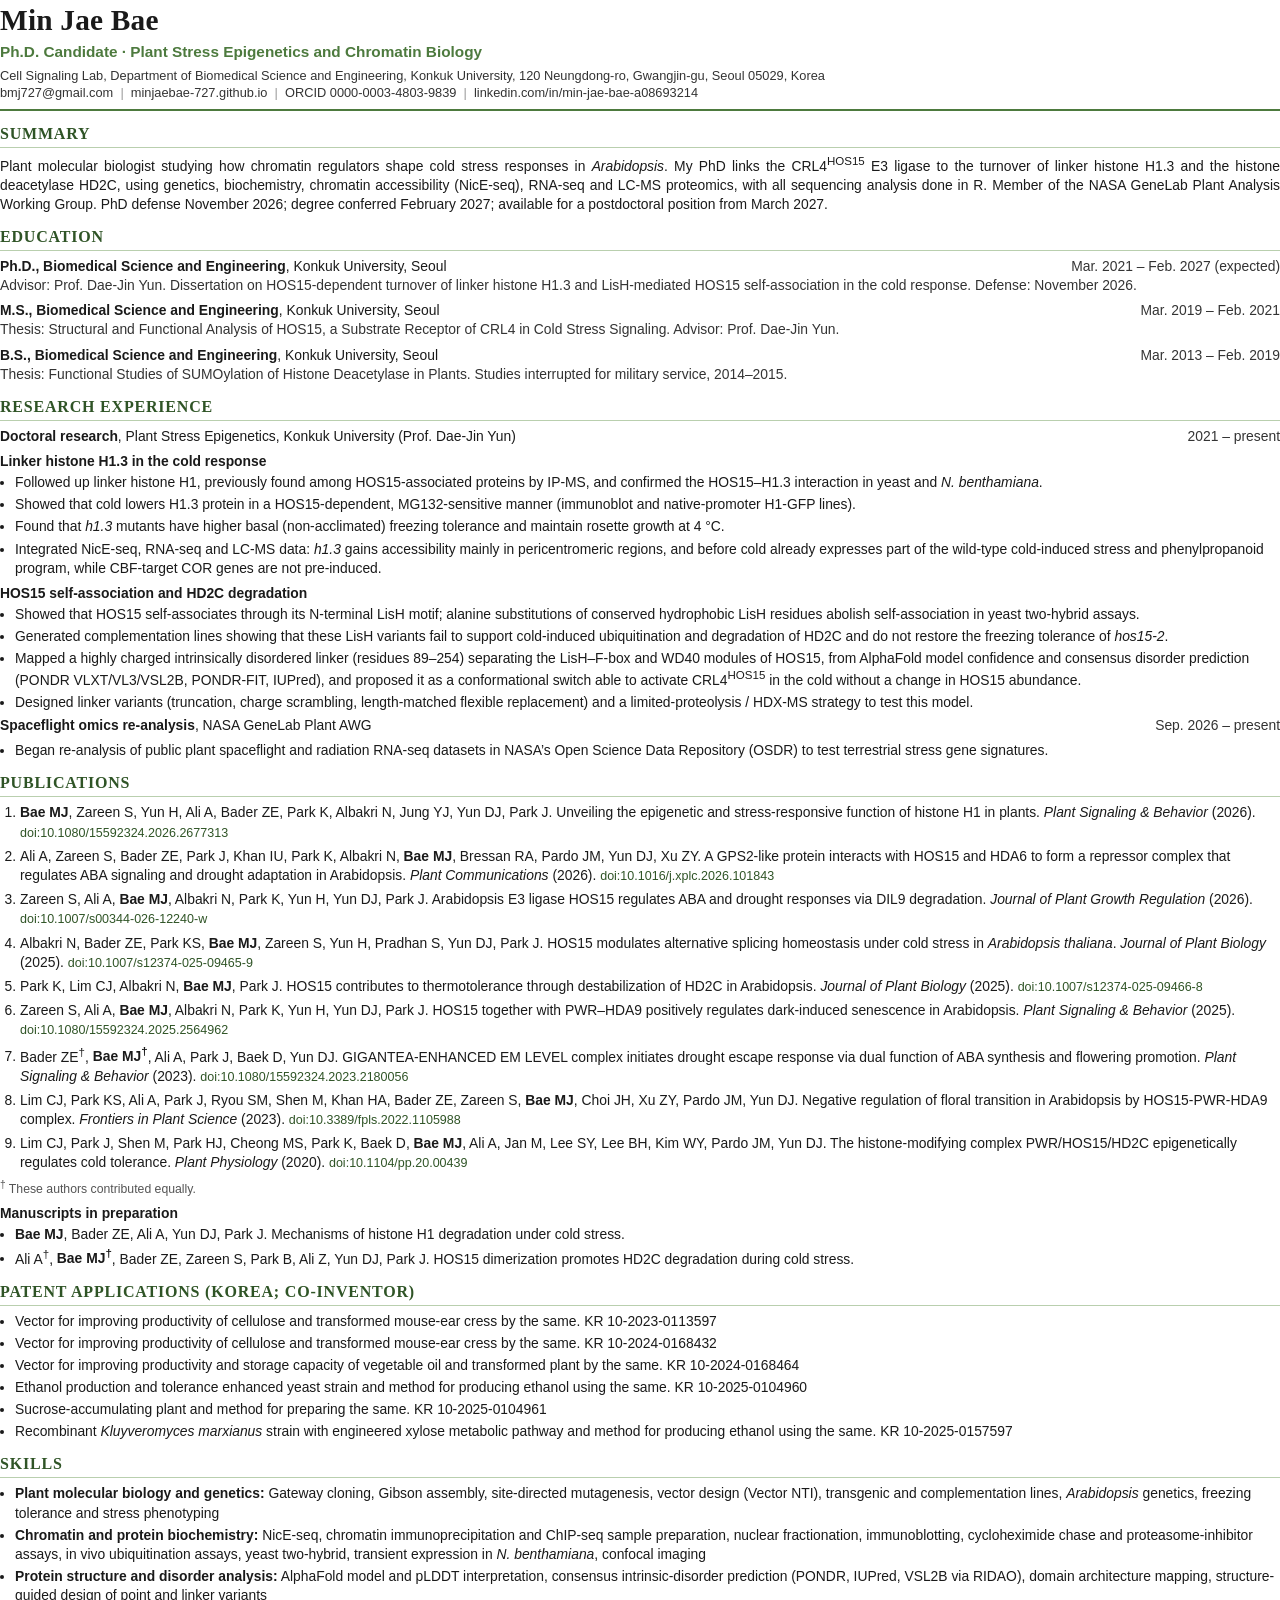
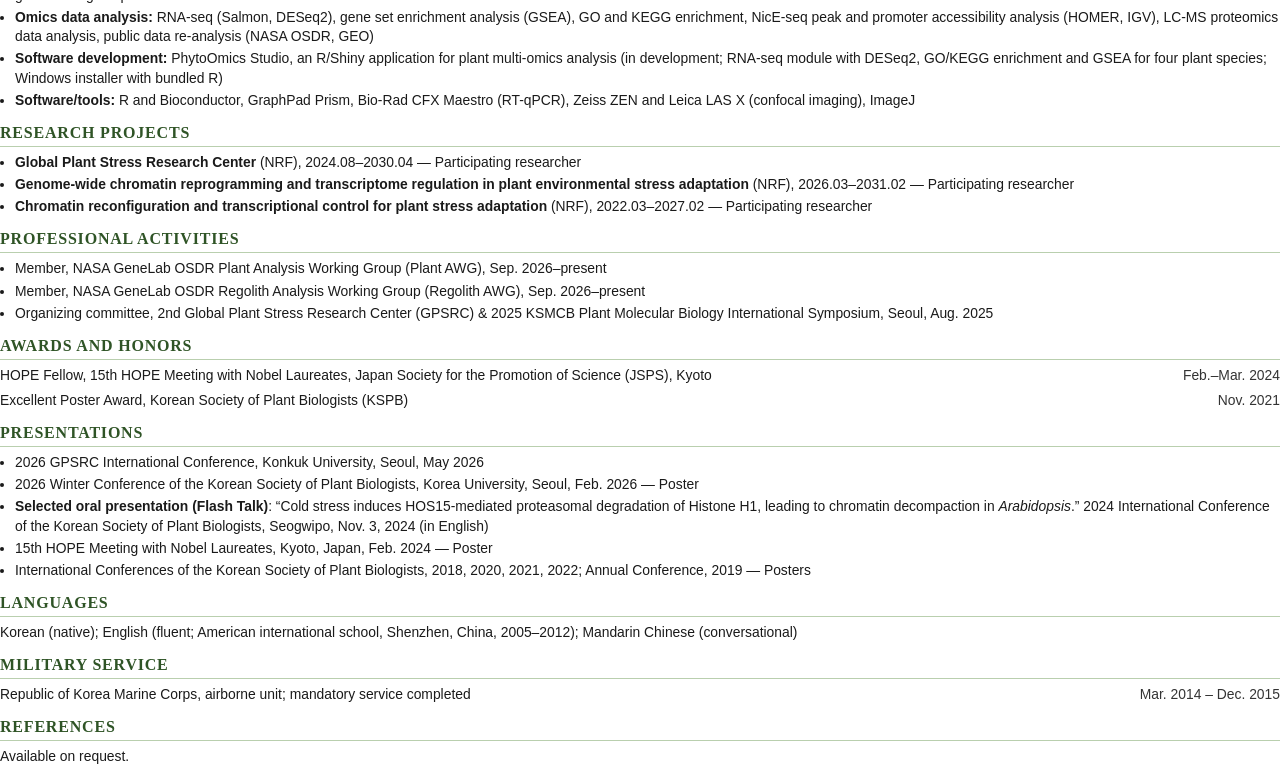
==== commit 60db87dd: "CV: add the HOS15 disordered-linker work and a structure/disorder skills line Replace the single vag" ====
--- a/files/cv.html
+++ b/files/cv.html
@@ -80,7 +80,8 @@
 <ul>
   <li>Showed that HOS15 self-associates through its N-terminal LisH motif; alanine substitutions of conserved hydrophobic LisH residues abolish self-association in yeast two-hybrid assays.</li>
   <li>Generated complementation lines showing that these LisH variants fail to support cold-induced ubiquitination and degradation of HD2C and do not restore the freezing tolerance of <i>hos15-2</i>.</li>
-  <li>Predicted disordered regions of HOS15 from structure models (AlphaFold-type models and IDR predictors).</li>
+  <li>Mapped a highly charged intrinsically disordered linker (residues 89&ndash;254) separating the LisH&ndash;F-box and WD40 modules of HOS15, from AlphaFold model confidence and consensus disorder prediction (PONDR VLXT/VL3/VSL2B, PONDR-FIT, IUPred), and proposed it as a conformational switch able to activate CRL4<sup>HOS15</sup> in the cold without a change in HOS15 abundance.</li>
+  <li>Designed linker variants (truncation, charge scrambling, length-matched flexible replacement) and a limited-proteolysis / HDX-MS strategy to test this model.</li>
 </ul>
 <div class="entry">
   <div><span class="what">Spaceflight omics re-analysis</span>, NASA GeneLab Plant AWG</div>
@@ -124,6 +125,7 @@
 <ul class="skills">
   <li><b>Plant molecular biology and genetics:</b> Gateway cloning, Gibson assembly, site-directed mutagenesis, vector design (Vector NTI), transgenic and complementation lines, <i>Arabidopsis</i> genetics, freezing tolerance and stress phenotyping</li>
   <li><b>Chromatin and protein biochemistry:</b> NicE-seq, chromatin immunoprecipitation and ChIP-seq sample preparation, nuclear fractionation, immunoblotting, cycloheximide chase and proteasome-inhibitor assays, in vivo ubiquitination assays, yeast two-hybrid, transient expression in <i>N. benthamiana</i>, confocal imaging</li>
+  <li><b>Protein structure and disorder analysis:</b> AlphaFold model and pLDDT interpretation, consensus intrinsic-disorder prediction (PONDR, IUPred, VSL2B via RIDAO), domain architecture mapping, structure-guided design of point and linker variants</li>
   <li><b>Omics data analysis:</b> RNA-seq (Salmon, DESeq2), gene set enrichment analysis (GSEA), GO and KEGG enrichment, NicE-seq peak and promoter accessibility analysis (HOMER, IGV), LC-MS proteomics data analysis, public data re-analysis (NASA OSDR, GEO)</li>
   <li><b>Software development:</b> PhytoOmics Studio, an R/Shiny application for plant multi-omics analysis (in development; RNA-seq module with DESeq2, GO/KEGG enrichment and GSEA for four plant species; Windows installer with bundled R)</li>
   <li><b>Software/tools:</b> R and Bioconductor, GraphPad Prism, Bio-Rad CFX Maestro (RT-qPCR), Zeiss ZEN and Leica LAS X (confocal imaging), ImageJ</li>
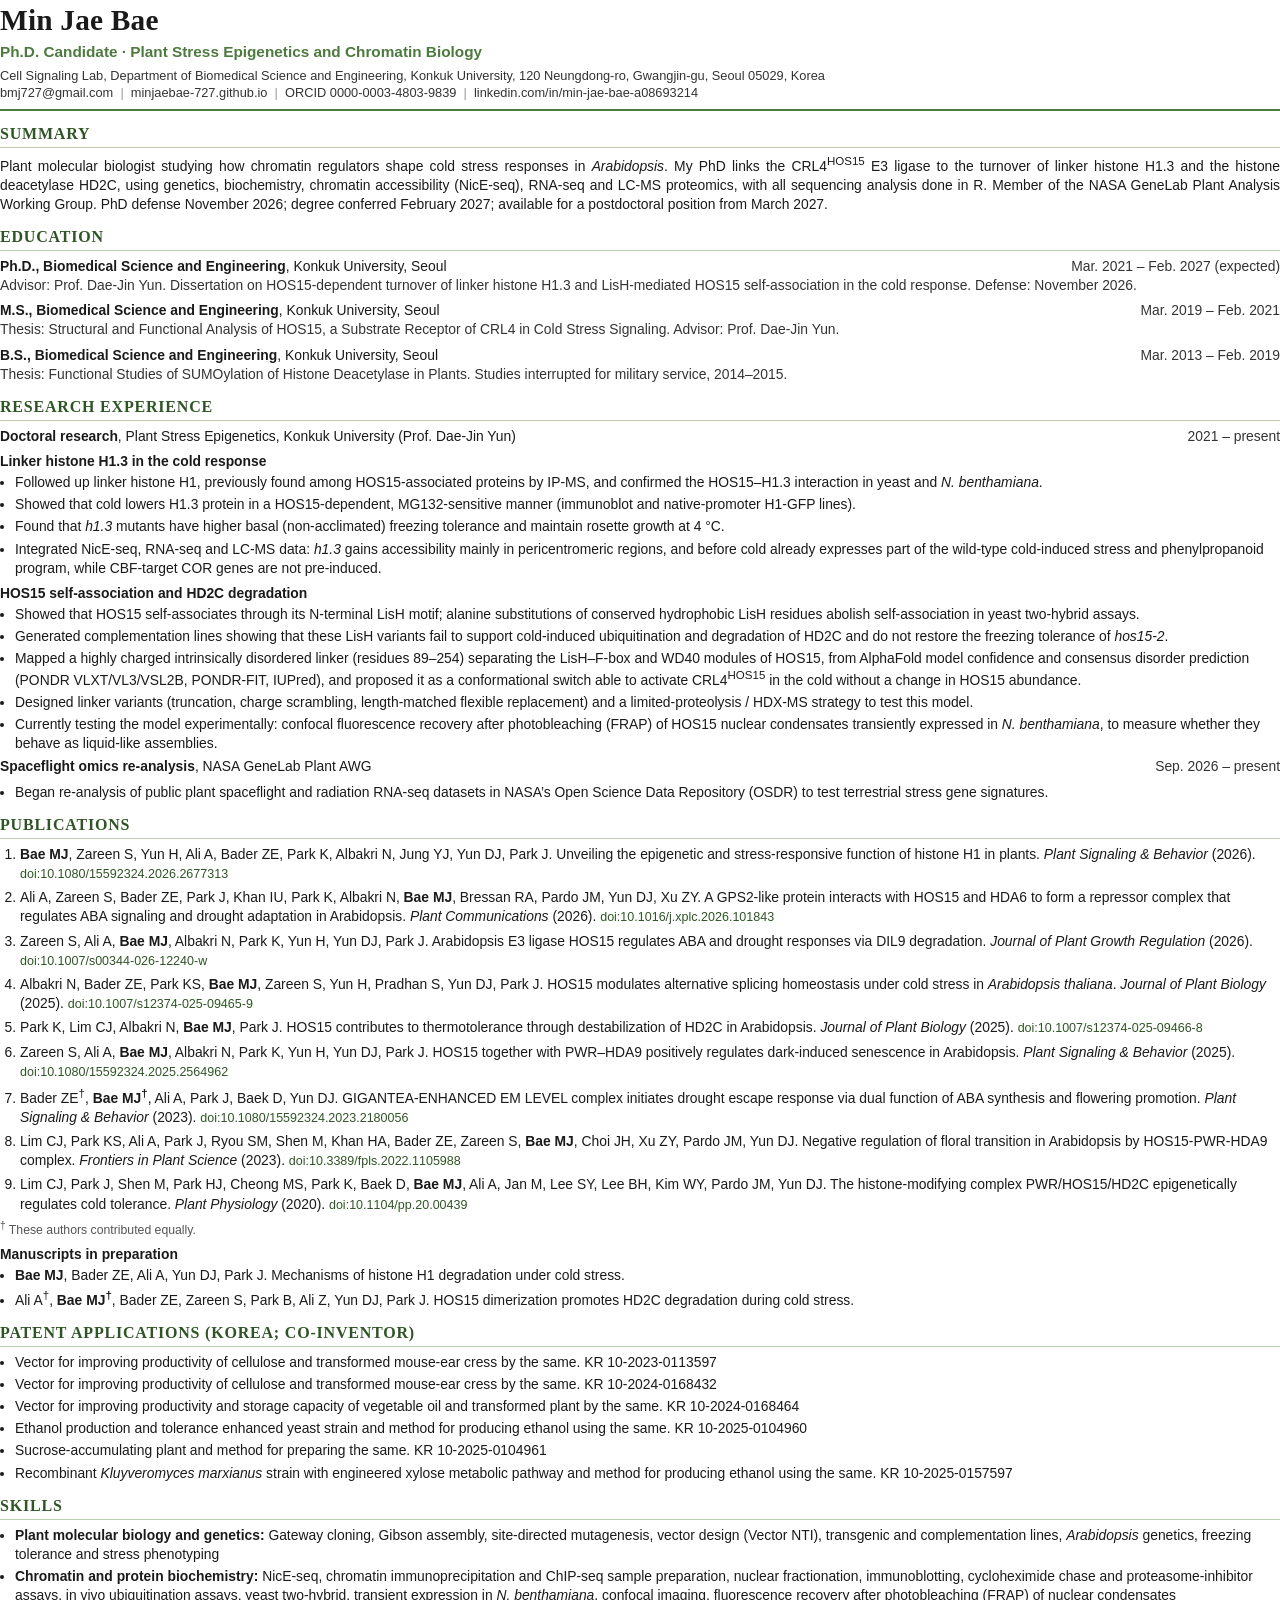
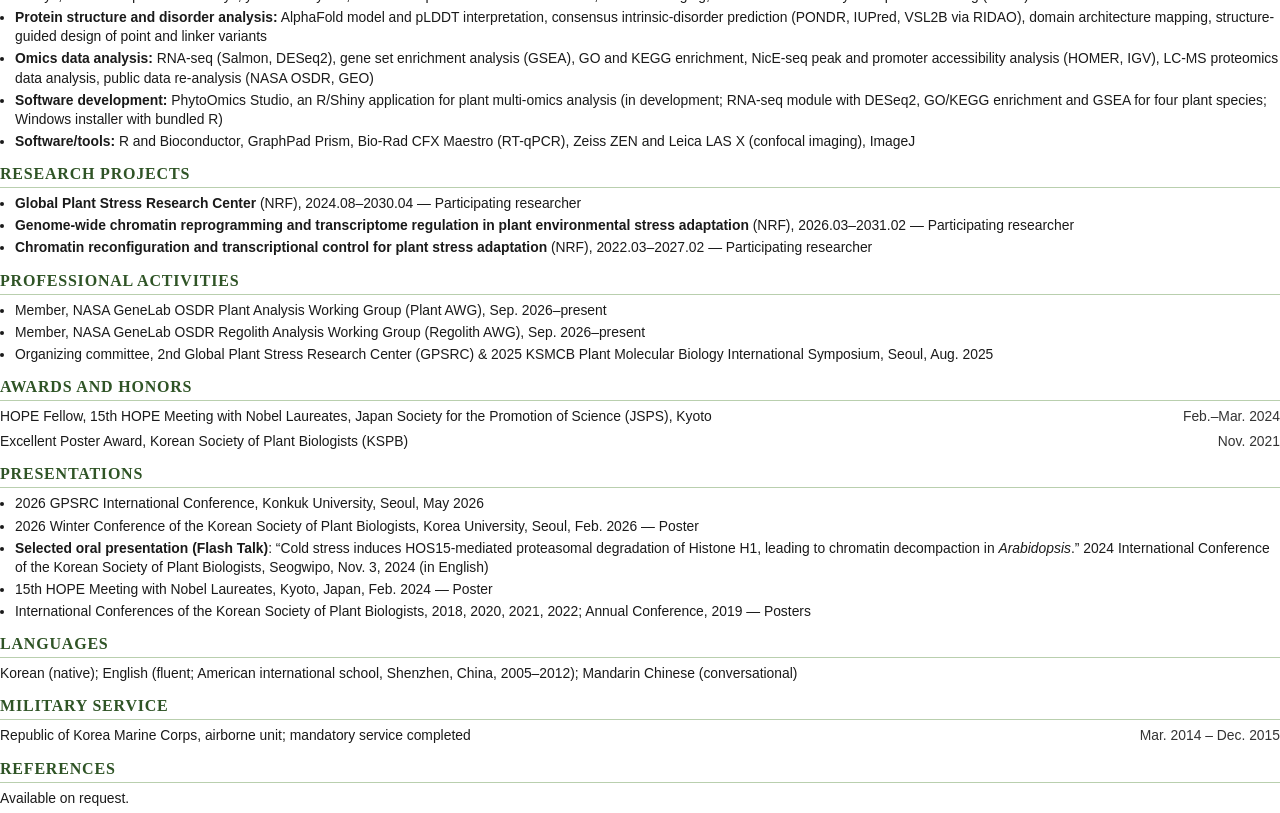
==== commit 3a83a5ce: "CV: note the FRAP experiment now testing the HOS15 condensate model The disordered-linker hypothesis" ====
--- a/files/cv.html
+++ b/files/cv.html
@@ -82,6 +82,7 @@
   <li>Generated complementation lines showing that these LisH variants fail to support cold-induced ubiquitination and degradation of HD2C and do not restore the freezing tolerance of <i>hos15-2</i>.</li>
   <li>Mapped a highly charged intrinsically disordered linker (residues 89&ndash;254) separating the LisH&ndash;F-box and WD40 modules of HOS15, from AlphaFold model confidence and consensus disorder prediction (PONDR VLXT/VL3/VSL2B, PONDR-FIT, IUPred), and proposed it as a conformational switch able to activate CRL4<sup>HOS15</sup> in the cold without a change in HOS15 abundance.</li>
   <li>Designed linker variants (truncation, charge scrambling, length-matched flexible replacement) and a limited-proteolysis / HDX-MS strategy to test this model.</li>
+  <li>Currently testing the model experimentally: confocal fluorescence recovery after photobleaching (FRAP) of HOS15 nuclear condensates transiently expressed in <i>N. benthamiana</i>, to measure whether they behave as liquid-like assemblies.</li>
 </ul>
 <div class="entry">
   <div><span class="what">Spaceflight omics re-analysis</span>, NASA GeneLab Plant AWG</div>
@@ -124,7 +125,7 @@
 <h2>Skills</h2>
 <ul class="skills">
   <li><b>Plant molecular biology and genetics:</b> Gateway cloning, Gibson assembly, site-directed mutagenesis, vector design (Vector NTI), transgenic and complementation lines, <i>Arabidopsis</i> genetics, freezing tolerance and stress phenotyping</li>
-  <li><b>Chromatin and protein biochemistry:</b> NicE-seq, chromatin immunoprecipitation and ChIP-seq sample preparation, nuclear fractionation, immunoblotting, cycloheximide chase and proteasome-inhibitor assays, in vivo ubiquitination assays, yeast two-hybrid, transient expression in <i>N. benthamiana</i>, confocal imaging</li>
+  <li><b>Chromatin and protein biochemistry:</b> NicE-seq, chromatin immunoprecipitation and ChIP-seq sample preparation, nuclear fractionation, immunoblotting, cycloheximide chase and proteasome-inhibitor assays, in vivo ubiquitination assays, yeast two-hybrid, transient expression in <i>N. benthamiana</i>, confocal imaging, fluorescence recovery after photobleaching (FRAP) of nuclear condensates</li>
   <li><b>Protein structure and disorder analysis:</b> AlphaFold model and pLDDT interpretation, consensus intrinsic-disorder prediction (PONDR, IUPred, VSL2B via RIDAO), domain architecture mapping, structure-guided design of point and linker variants</li>
   <li><b>Omics data analysis:</b> RNA-seq (Salmon, DESeq2), gene set enrichment analysis (GSEA), GO and KEGG enrichment, NicE-seq peak and promoter accessibility analysis (HOMER, IGV), LC-MS proteomics data analysis, public data re-analysis (NASA OSDR, GEO)</li>
   <li><b>Software development:</b> PhytoOmics Studio, an R/Shiny application for plant multi-omics analysis (in development; RNA-seq module with DESeq2, GO/KEGG enrichment and GSEA for four plant species; Windows installer with bundled R)</li>
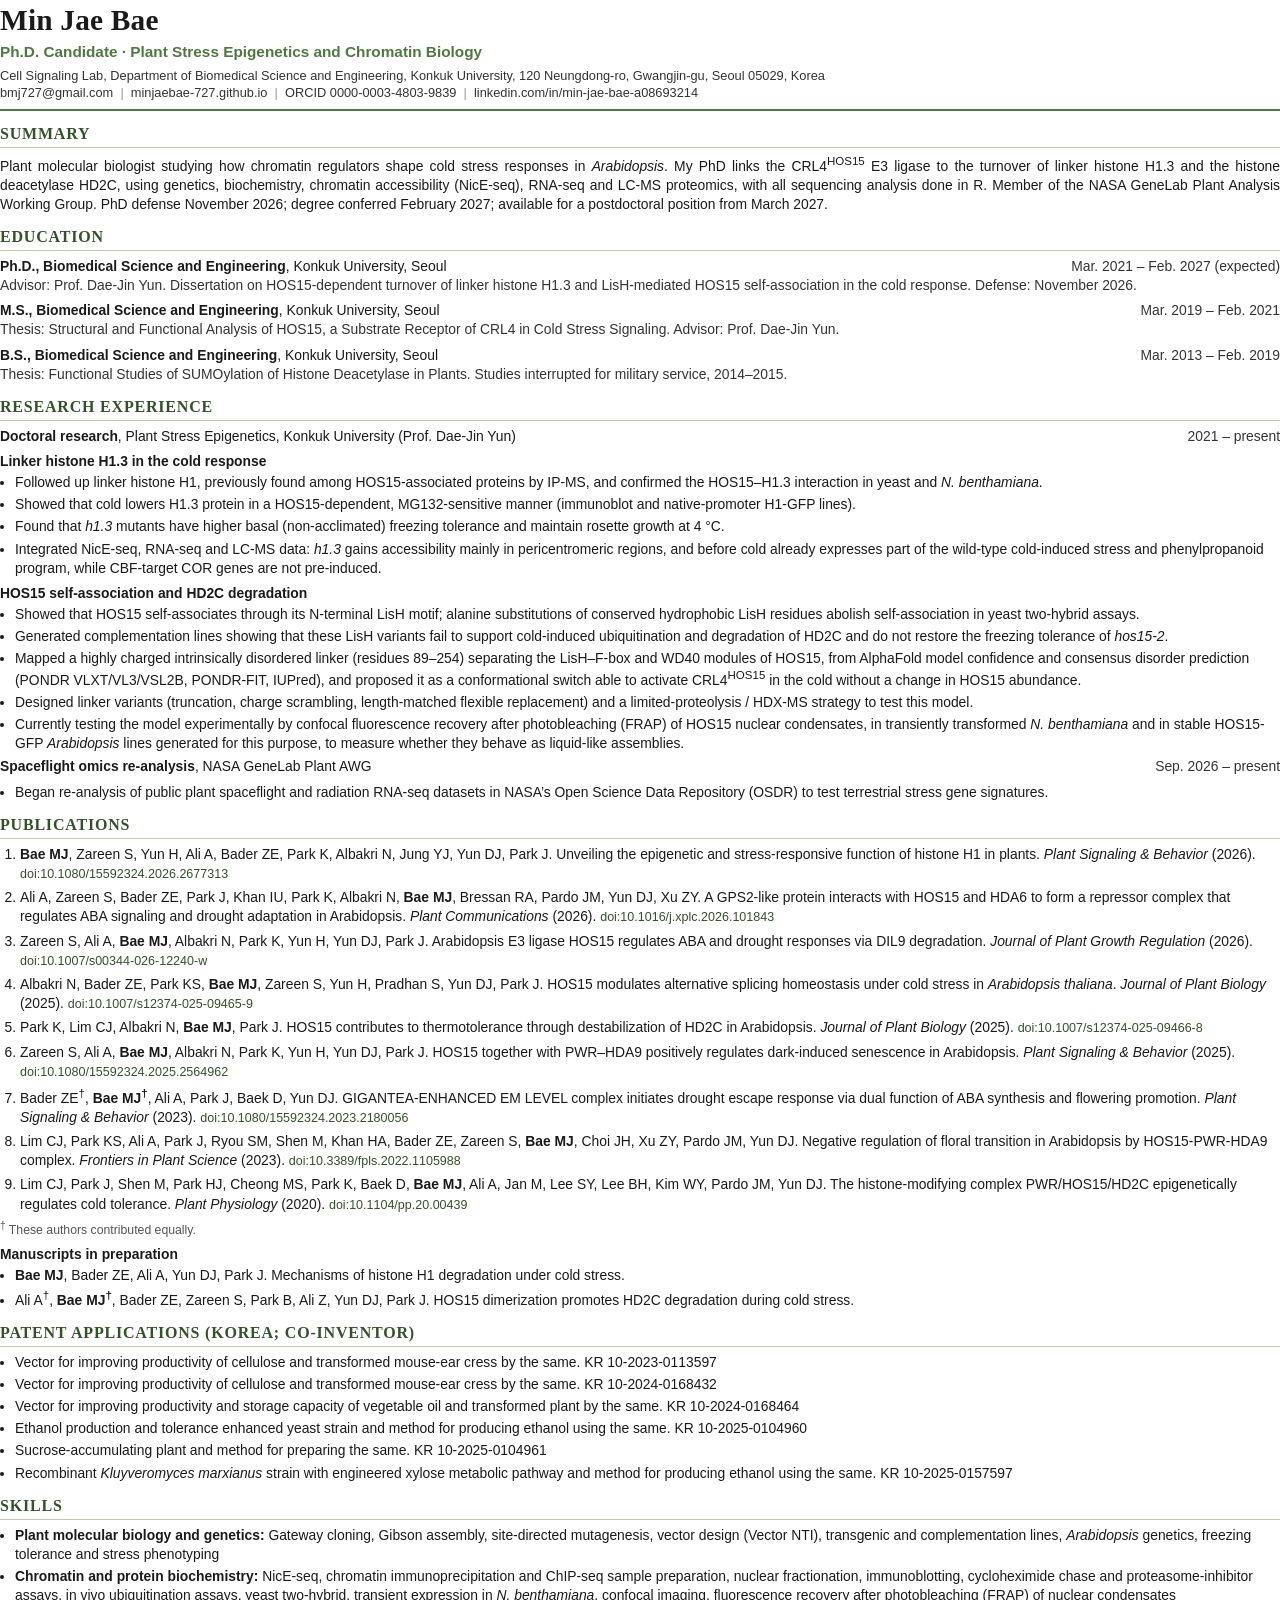
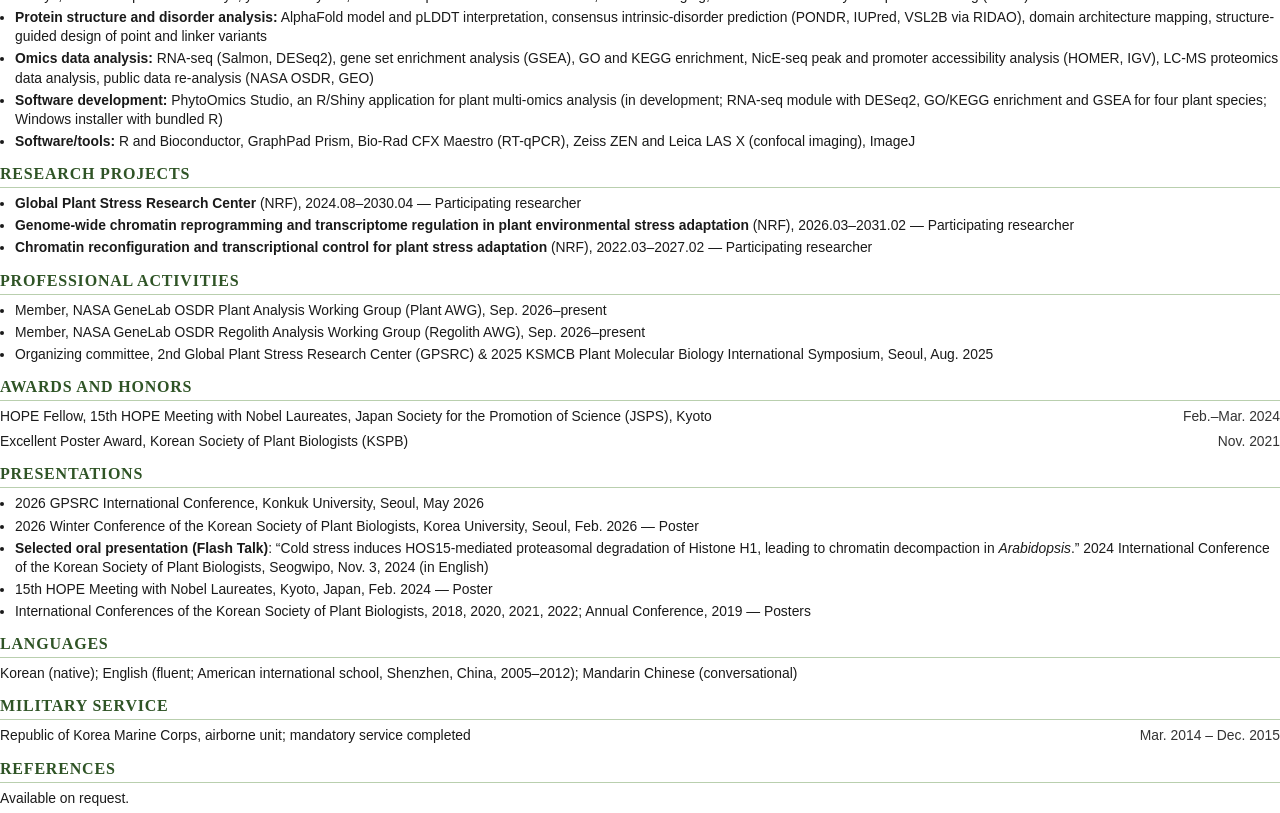
==== commit c1012c7f: "CV: FRAP is being done in stable Arabidopsis lines as well as tobacco HOS15-GFP Arabidopsis lines we" ====
--- a/files/cv.html
+++ b/files/cv.html
@@ -82,7 +82,7 @@
   <li>Generated complementation lines showing that these LisH variants fail to support cold-induced ubiquitination and degradation of HD2C and do not restore the freezing tolerance of <i>hos15-2</i>.</li>
   <li>Mapped a highly charged intrinsically disordered linker (residues 89&ndash;254) separating the LisH&ndash;F-box and WD40 modules of HOS15, from AlphaFold model confidence and consensus disorder prediction (PONDR VLXT/VL3/VSL2B, PONDR-FIT, IUPred), and proposed it as a conformational switch able to activate CRL4<sup>HOS15</sup> in the cold without a change in HOS15 abundance.</li>
   <li>Designed linker variants (truncation, charge scrambling, length-matched flexible replacement) and a limited-proteolysis / HDX-MS strategy to test this model.</li>
-  <li>Currently testing the model experimentally: confocal fluorescence recovery after photobleaching (FRAP) of HOS15 nuclear condensates transiently expressed in <i>N. benthamiana</i>, to measure whether they behave as liquid-like assemblies.</li>
+  <li>Currently testing the model experimentally by confocal fluorescence recovery after photobleaching (FRAP) of HOS15 nuclear condensates, in transiently transformed <i>N. benthamiana</i> and in stable HOS15-GFP <i>Arabidopsis</i> lines generated for this purpose, to measure whether they behave as liquid-like assemblies.</li>
 </ul>
 <div class="entry">
   <div><span class="what">Spaceflight omics re-analysis</span>, NASA GeneLab Plant AWG</div>
